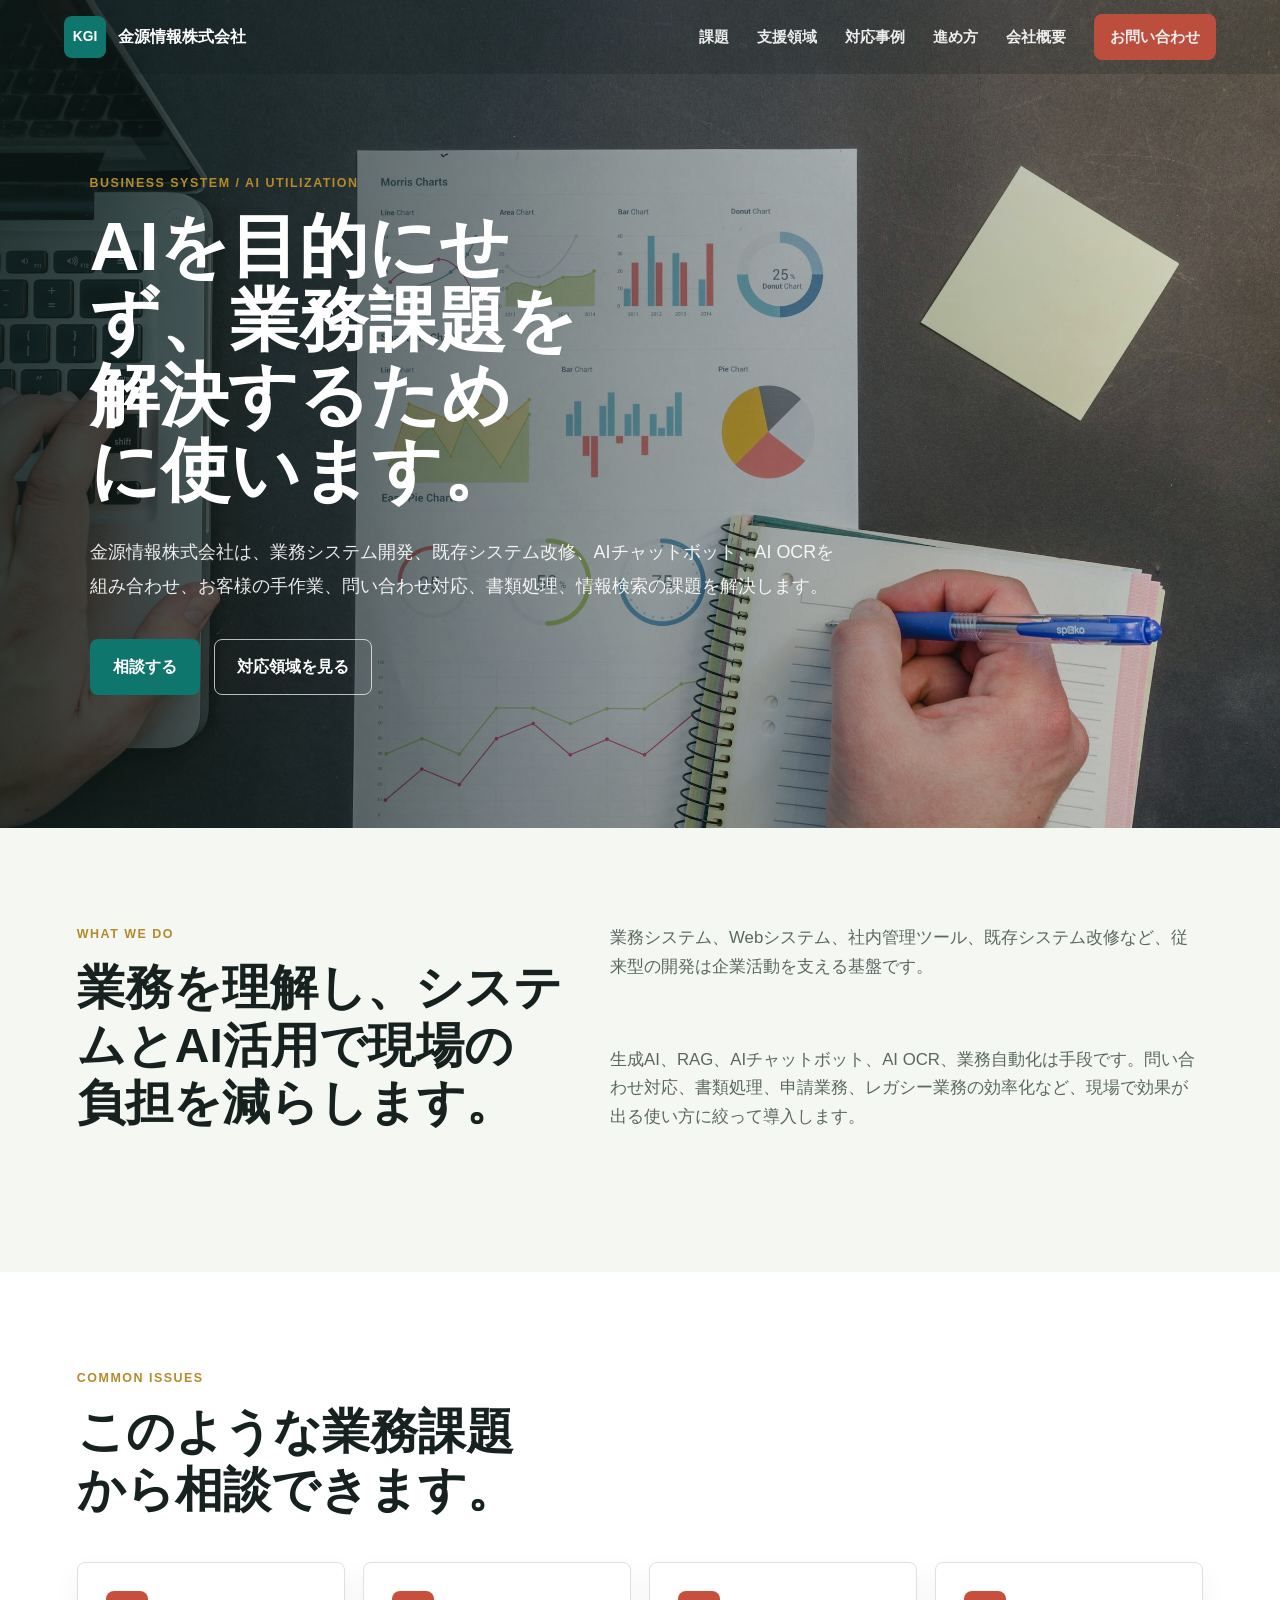
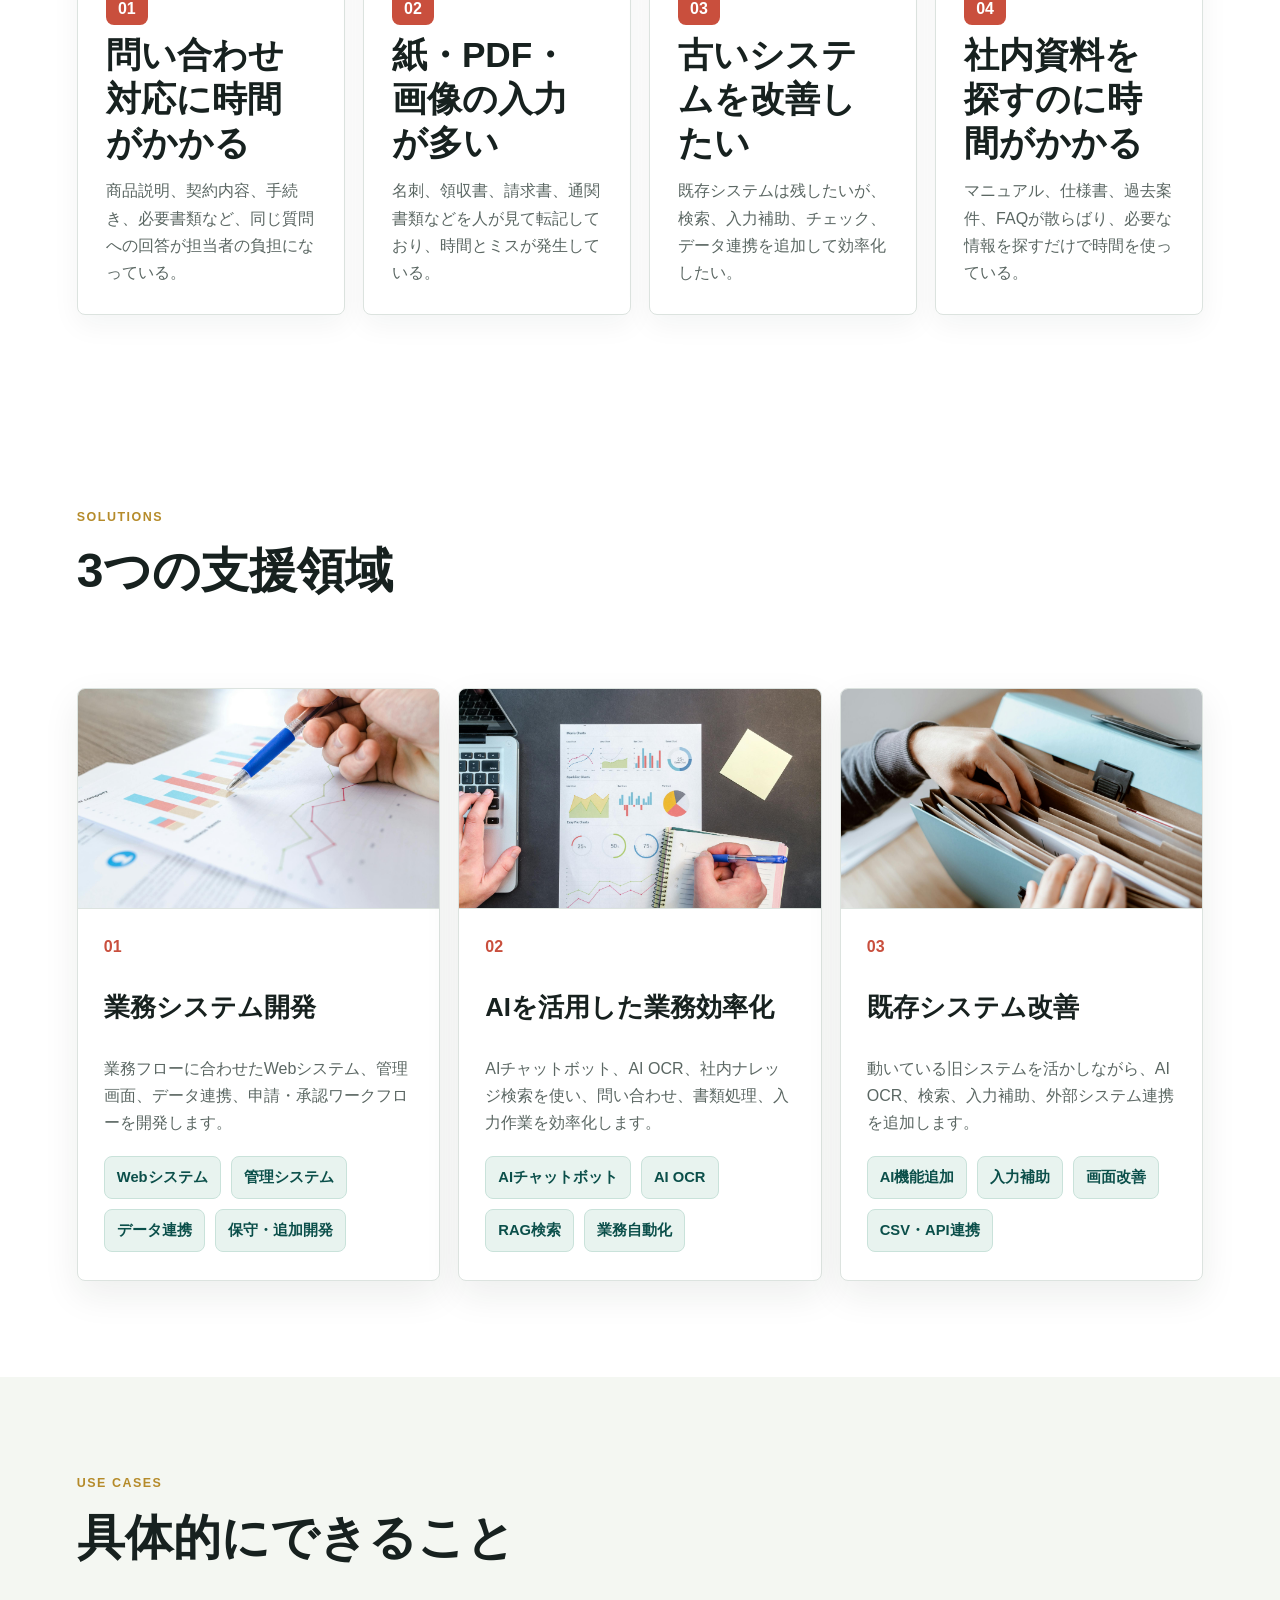
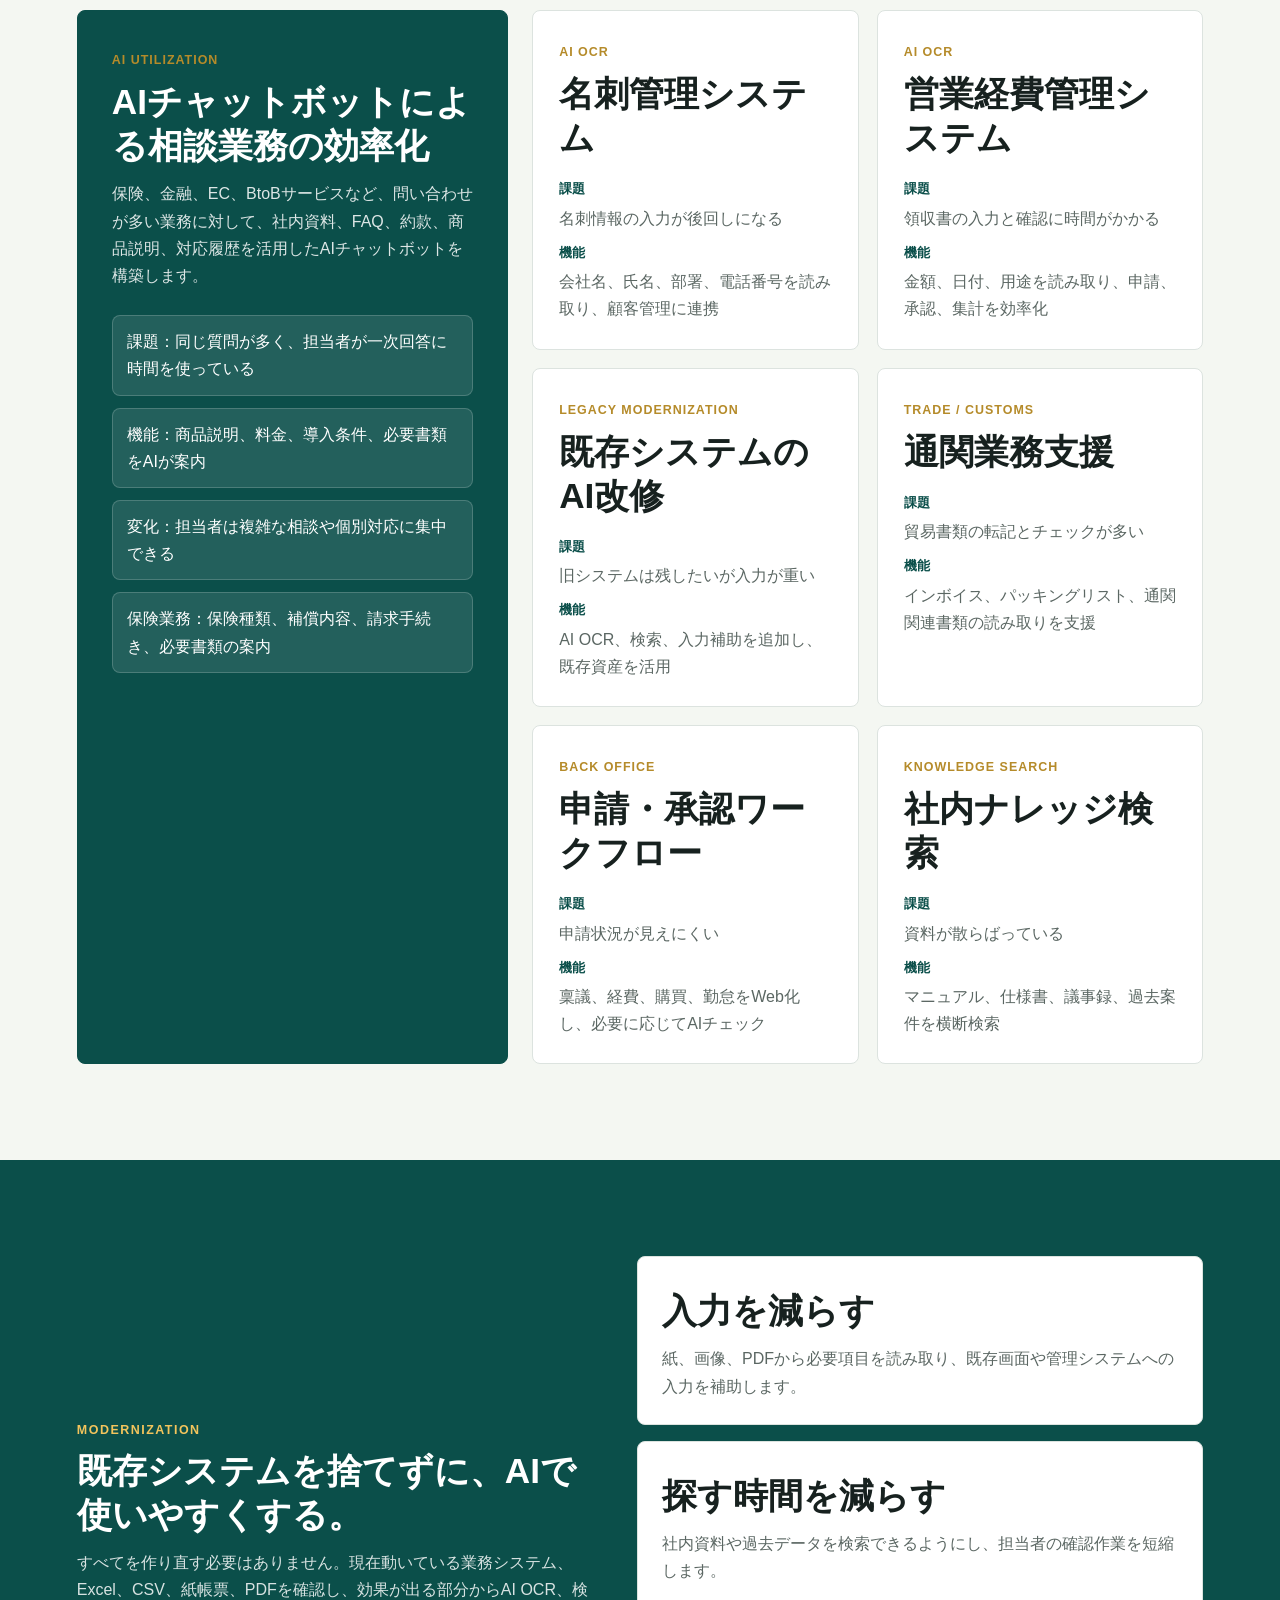
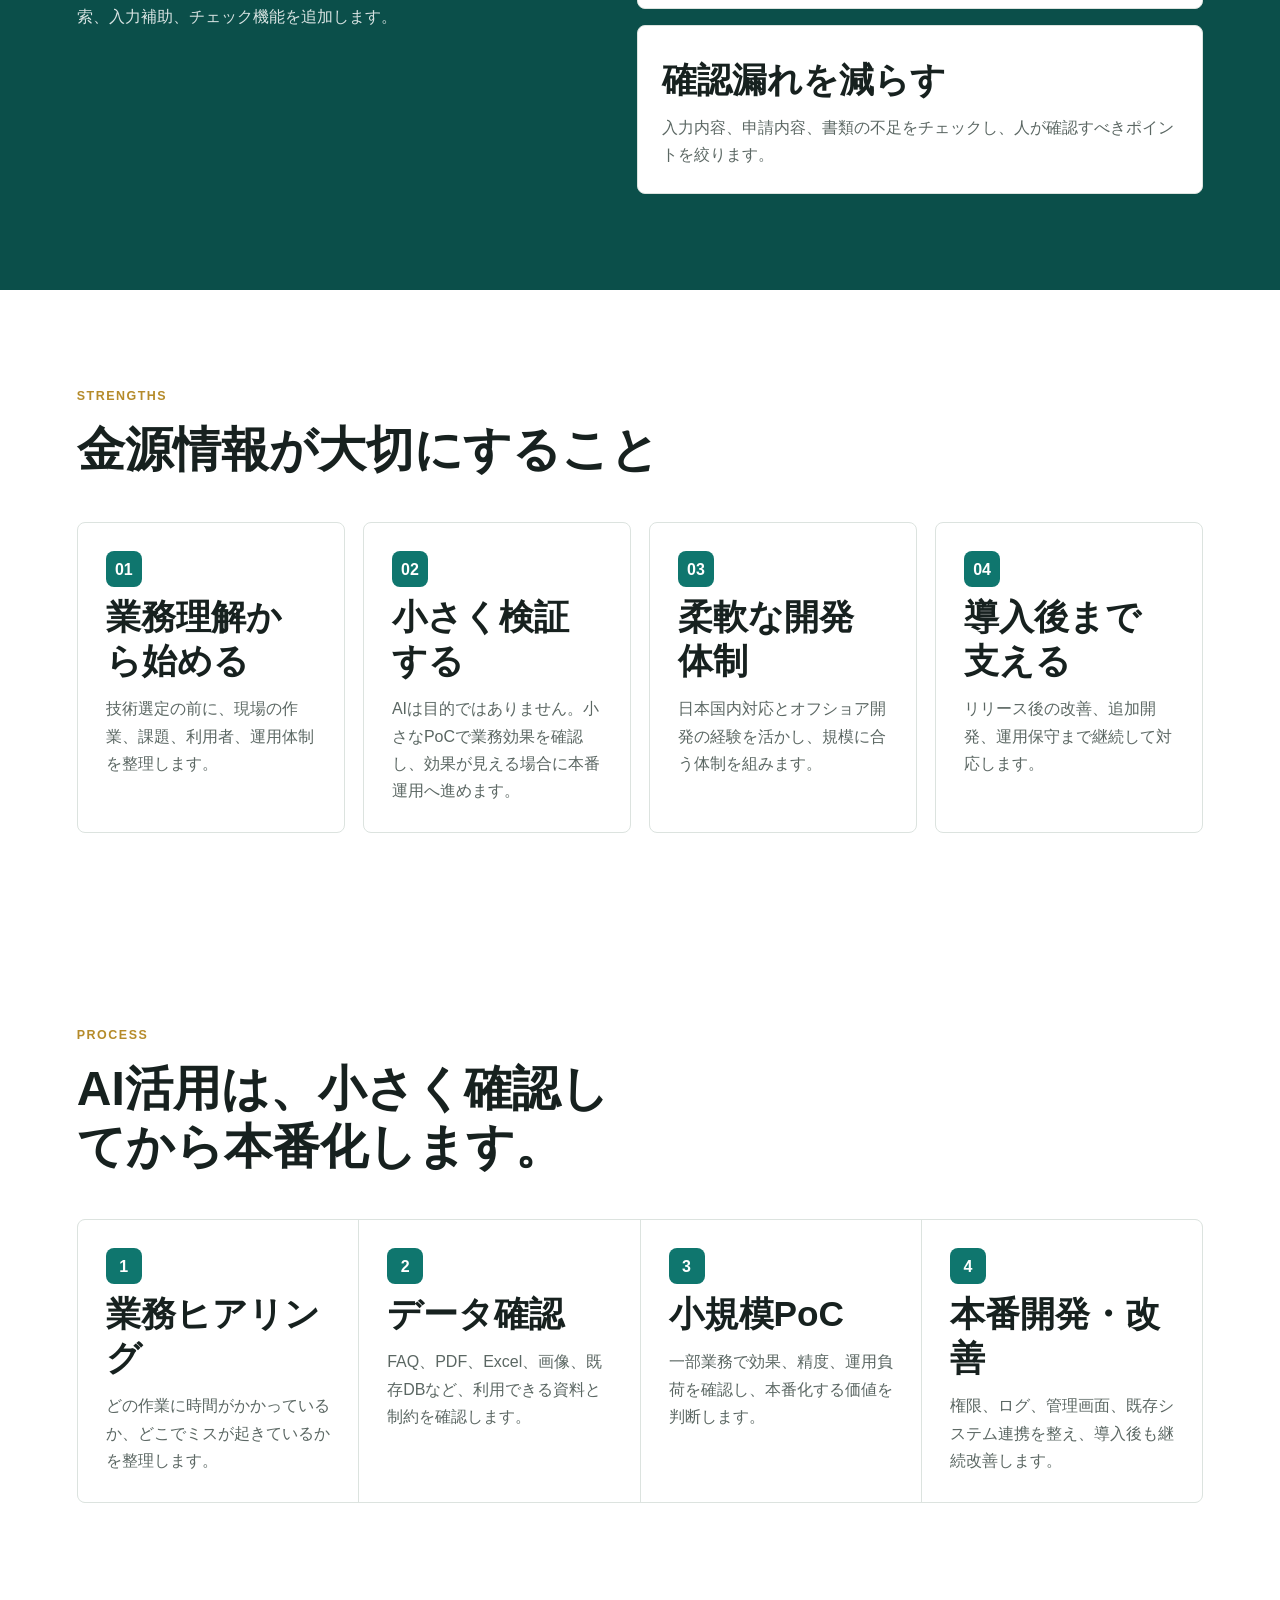
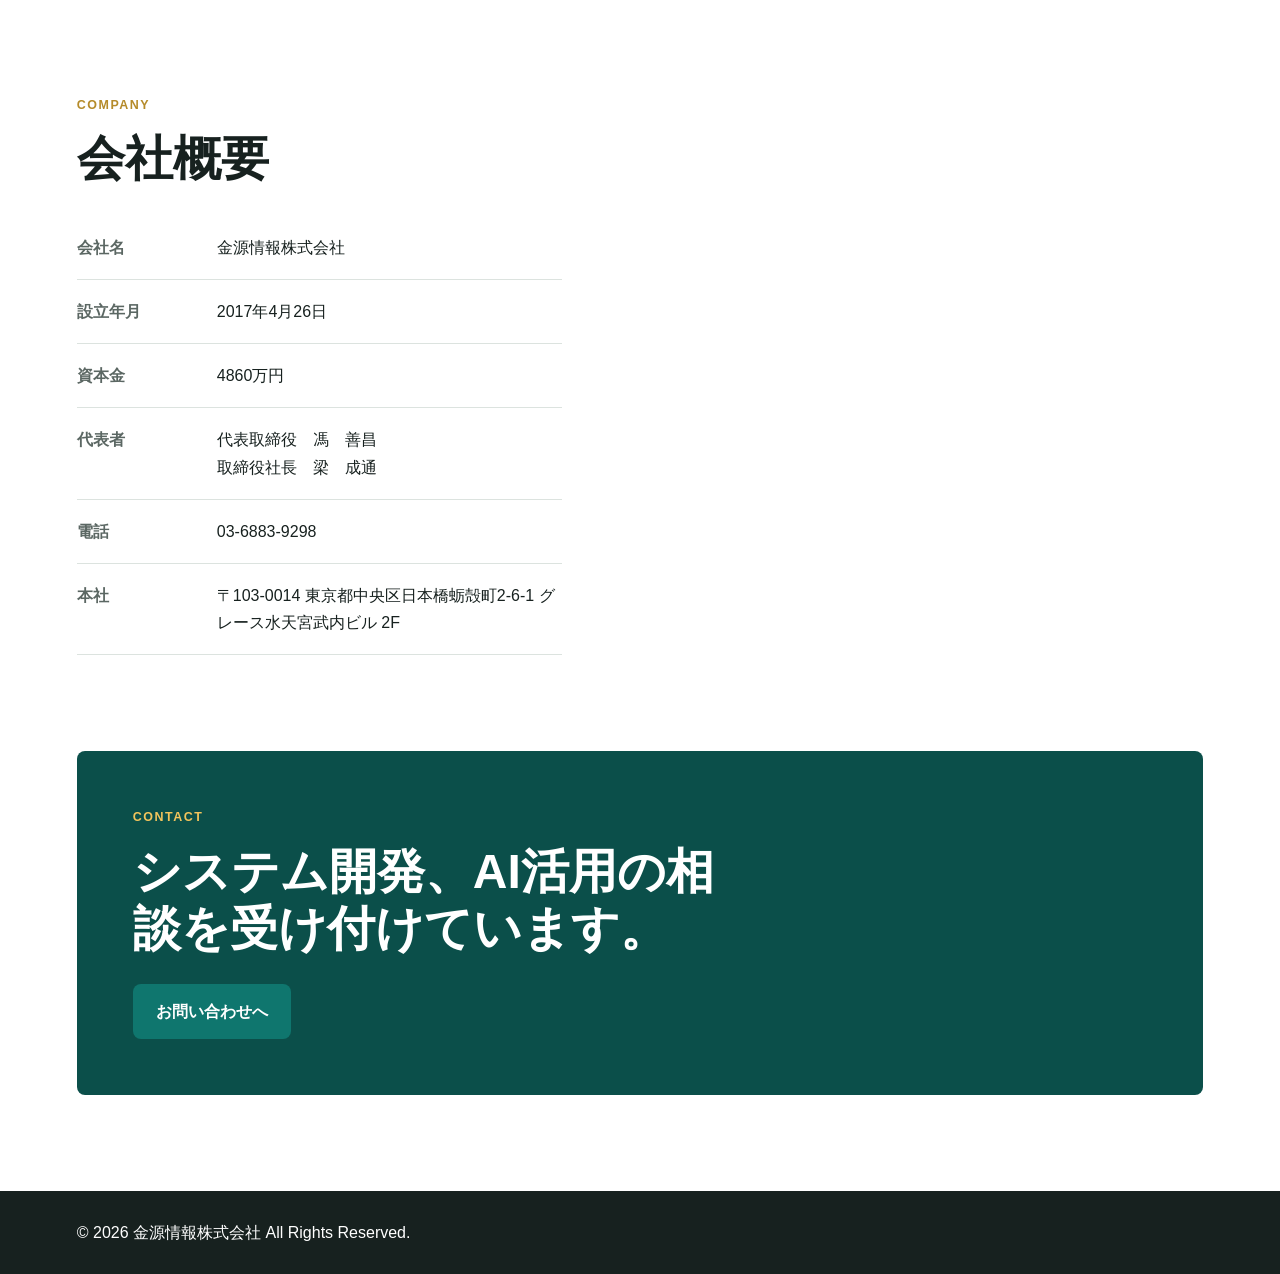
==== index.html @ f9054f72 "Initial GitHub Pages website" ====
<!doctype html>
<html lang="ja">
<head>
  <meta charset="utf-8">
  <meta name="viewport" content="width=device-width, initial-scale=1">
  <title>金源情報株式会社 | システム開発・AI活用支援</title>
  <meta name="description" content="金源情報株式会社は、業務システム開発、Webシステム開発、既存システム改修、生成AI活用、AI OCR、業務自動化を通じて、お客様の業務課題を解決します。">
  <link rel="stylesheet" href="css/style.css">
</head>
<body>
  <header class="site-header" data-header>
    <a class="brand" href="index.html" aria-label="金源情報株式会社 ホーム">
      <span class="brand-mark">KGI</span>
      <span class="brand-name">金源情報株式会社</span>
    </a>
    <button class="nav-toggle" type="button" aria-expanded="false" aria-controls="site-nav" data-nav-toggle>
      <span></span>
      <span></span>
      <span></span>
    </button>
    <nav class="site-nav" id="site-nav" data-nav>
      <a href="#challenges">課題</a>
      <a href="#solutions">支援領域</a>
      <a href="#use-cases">対応事例</a>
      <a href="#process">進め方</a>
      <a href="#company">会社概要</a>
      <a class="nav-contact" href="info.html">お問い合わせ</a>
    </nav>
  </header>

  <main>
    <section class="hero">
      <img class="hero-image" src="img/b2b-data-dashboard.jpg" alt="業務データとシステム改善のイメージ">
      <div class="hero-overlay"></div>
      <div class="hero-content">
        <p class="eyebrow">Business System / AI Utilization</p>
        <h1>AIを目的にせず、業務課題を解決するために使います。</h1>
        <p class="hero-lead">金源情報株式会社は、業務システム開発、既存システム改修、AIチャットボット、AI OCRを組み合わせ、お客様の手作業、問い合わせ対応、書類処理、情報検索の課題を解決します。</p>
        <div class="hero-actions">
          <a class="button primary" href="info.html">相談する</a>
          <a class="button secondary" href="#solutions">対応領域を見る</a>
        </div>
      </div>
    </section>

    <section class="intro section">
      <div class="section-heading">
        <p class="eyebrow">What We Do</p>
        <h2>業務を理解し、システムとAI活用で現場の負担を減らします。</h2>
      </div>
      <div class="intro-grid">
        <p>業務システム、Webシステム、社内管理ツール、既存システム改修など、従来型の開発は企業活動を支える基盤です。</p>
        <p>生成AI、RAG、AIチャットボット、AI OCR、業務自動化は手段です。問い合わせ対応、書類処理、申請業務、レガシー業務の効率化など、現場で効果が出る使い方に絞って導入します。</p>
      </div>
    </section>

    <section class="challenges section" id="challenges">
      <div class="section-heading">
        <p class="eyebrow">Common Issues</p>
        <h2>このような業務課題から相談できます。</h2>
      </div>
      <div class="challenge-grid">
        <article>
          <span>01</span>
          <h3>問い合わせ対応に時間がかかる</h3>
          <p>商品説明、契約内容、手続き、必要書類など、同じ質問への回答が担当者の負担になっている。</p>
        </article>
        <article>
          <span>02</span>
          <h3>紙・PDF・画像の入力が多い</h3>
          <p>名刺、領収書、請求書、通関書類などを人が見て転記しており、時間とミスが発生している。</p>
        </article>
        <article>
          <span>03</span>
          <h3>古いシステムを改善したい</h3>
          <p>既存システムは残したいが、検索、入力補助、チェック、データ連携を追加して効率化したい。</p>
        </article>
        <article>
          <span>04</span>
          <h3>社内資料を探すのに時間がかかる</h3>
          <p>マニュアル、仕様書、過去案件、FAQが散らばり、必要な情報を探すだけで時間を使っている。</p>
        </article>
      </div>
    </section>

    <section class="solutions section" id="solutions">
      <div class="section-heading">
        <p class="eyebrow">Solutions</p>
        <h2>3つの支援領域</h2>
      </div>

      <div class="support-grid">
        <article class="support-card">
          <img src="img/b2b-business-charts.jpg" alt="業務システム開発と業務分析">
          <span class="solution-number">01</span>
          <h3>業務システム開発</h3>
          <p>業務フローに合わせたWebシステム、管理画面、データ連携、申請・承認ワークフローを開発します。</p>
          <div class="service-list">
            <span>Webシステム</span>
            <span>管理システム</span>
            <span>データ連携</span>
            <span>保守・追加開発</span>
          </div>
        </article>

        <article class="support-card">
          <img src="img/b2b-data-dashboard.jpg" alt="AIを活用した問い合わせ対応とデータ活用">
          <span class="solution-number">02</span>
          <h3>AIを活用した業務効率化</h3>
          <p>AIチャットボット、AI OCR、社内ナレッジ検索を使い、問い合わせ、書類処理、入力作業を効率化します。</p>
          <div class="service-list">
            <span>AIチャットボット</span>
            <span>AI OCR</span>
            <span>RAG検索</span>
            <span>業務自動化</span>
          </div>
        </article>

        <article class="support-card">
          <img src="img/b2b-laptop-workflow.jpg" alt="紙書類と既存業務の改善">
          <span class="solution-number">03</span>
          <h3>既存システム改善</h3>
          <p>動いている旧システムを活かしながら、AI OCR、検索、入力補助、外部システム連携を追加します。</p>
          <div class="service-list">
            <span>AI機能追加</span>
            <span>入力補助</span>
            <span>画面改善</span>
            <span>CSV・API連携</span>
          </div>
        </article>
      </div>
    </section>

    <section class="use-cases section" id="use-cases">
      <div class="section-heading">
        <p class="eyebrow">Use Cases</p>
        <h2>具体的にできること</h2>
      </div>
      <div class="case-layout">
        <article class="case-feature">
          <span class="case-label">AI Utilization</span>
          <h3>AIチャットボットによる相談業務の効率化</h3>
          <p>保険、金融、EC、BtoBサービスなど、問い合わせが多い業務に対して、社内資料、FAQ、約款、商品説明、対応履歴を活用したAIチャットボットを構築します。</p>
          <ul>
            <li>課題：同じ質問が多く、担当者が一次回答に時間を使っている</li>
            <li>機能：商品説明、料金、導入条件、必要書類をAIが案内</li>
            <li>変化：担当者は複雑な相談や個別対応に集中できる</li>
            <li>保険業務：保険種類、補償内容、請求手続き、必要書類の案内</li>
          </ul>
        </article>
        <div class="case-grid">
          <article>
            <span>AI OCR</span>
            <h3>名刺管理システム</h3>
            <ul class="case-points">
              <li><strong>課題</strong>名刺情報の入力が後回しになる</li>
              <li><strong>機能</strong>会社名、氏名、部署、電話番号を読み取り、顧客管理に連携</li>
            </ul>
          </article>
          <article>
            <span>AI OCR</span>
            <h3>営業経費管理システム</h3>
            <ul class="case-points">
              <li><strong>課題</strong>領収書の入力と確認に時間がかかる</li>
              <li><strong>機能</strong>金額、日付、用途を読み取り、申請、承認、集計を効率化</li>
            </ul>
          </article>
          <article>
            <span>Legacy Modernization</span>
            <h3>既存システムのAI改修</h3>
            <ul class="case-points">
              <li><strong>課題</strong>旧システムは残したいが入力が重い</li>
              <li><strong>機能</strong>AI OCR、検索、入力補助を追加し、既存資産を活用</li>
            </ul>
          </article>
          <article>
            <span>Trade / Customs</span>
            <h3>通関業務支援</h3>
            <ul class="case-points">
              <li><strong>課題</strong>貿易書類の転記とチェックが多い</li>
              <li><strong>機能</strong>インボイス、パッキングリスト、通関関連書類の読み取りを支援</li>
            </ul>
          </article>
          <article>
            <span>Back Office</span>
            <h3>申請・承認ワークフロー</h3>
            <ul class="case-points">
              <li><strong>課題</strong>申請状況が見えにくい</li>
              <li><strong>機能</strong>稟議、経費、購買、勤怠をWeb化し、必要に応じてAIチェック</li>
            </ul>
          </article>
          <article>
            <span>Knowledge Search</span>
            <h3>社内ナレッジ検索</h3>
            <ul class="case-points">
              <li><strong>課題</strong>資料が散らばっている</li>
              <li><strong>機能</strong>マニュアル、仕様書、議事録、過去案件を横断検索</li>
            </ul>
          </article>
        </div>
      </div>
    </section>

    <section class="legacy section">
      <div class="legacy-copy">
        <p class="eyebrow">Modernization</p>
        <h2>既存システムを捨てずに、AIで使いやすくする。</h2>
        <p>すべてを作り直す必要はありません。現在動いている業務システム、Excel、CSV、紙帳票、PDFを確認し、効果が出る部分からAI OCR、検索、入力補助、チェック機能を追加します。</p>
      </div>
      <div class="legacy-points">
        <div>
          <h3>入力を減らす</h3>
          <p>紙、画像、PDFから必要項目を読み取り、既存画面や管理システムへの入力を補助します。</p>
        </div>
        <div>
          <h3>探す時間を減らす</h3>
          <p>社内資料や過去データを検索できるようにし、担当者の確認作業を短縮します。</p>
        </div>
        <div>
          <h3>確認漏れを減らす</h3>
          <p>入力内容、申請内容、書類の不足をチェックし、人が確認すべきポイントを絞ります。</p>
        </div>
      </div>
    </section>

    <section class="strengths section" id="strengths">
      <div class="section-heading">
        <p class="eyebrow">Strengths</p>
        <h2>金源情報が大切にすること</h2>
      </div>
      <div class="strength-grid">
        <article>
          <span>01</span>
          <h3>業務理解から始める</h3>
          <p>技術選定の前に、現場の作業、課題、利用者、運用体制を整理します。</p>
        </article>
        <article>
          <span>02</span>
          <h3>小さく検証する</h3>
          <p>AIは目的ではありません。小さなPoCで業務効果を確認し、効果が見える場合に本番運用へ進めます。</p>
        </article>
        <article>
          <span>03</span>
          <h3>柔軟な開発体制</h3>
          <p>日本国内対応とオフショア開発の経験を活かし、規模に合う体制を組みます。</p>
        </article>
        <article>
          <span>04</span>
          <h3>導入後まで支える</h3>
          <p>リリース後の改善、追加開発、運用保守まで継続して対応します。</p>
        </article>
      </div>
    </section>

    <section class="process section" id="process">
      <div class="section-heading">
        <p class="eyebrow">Process</p>
        <h2>AI活用は、小さく確認してから本番化します。</h2>
      </div>
      <div class="process-list">
        <div>
          <span>1</span>
          <h3>業務ヒアリング</h3>
          <p>どの作業に時間がかかっているか、どこでミスが起きているかを整理します。</p>
        </div>
        <div>
          <span>2</span>
          <h3>データ確認</h3>
          <p>FAQ、PDF、Excel、画像、既存DBなど、利用できる資料と制約を確認します。</p>
        </div>
        <div>
          <span>3</span>
          <h3>小規模PoC</h3>
          <p>一部業務で効果、精度、運用負荷を確認し、本番化する価値を判断します。</p>
        </div>
        <div>
          <span>4</span>
          <h3>本番開発・改善</h3>
          <p>権限、ログ、管理画面、既存システム連携を整え、導入後も継続改善します。</p>
        </div>
      </div>
    </section>

    <section class="company section" id="company">
      <div class="company-copy">
        <p class="eyebrow">Company</p>
        <h2>会社概要</h2>
        <dl>
          <div>
            <dt>会社名</dt>
            <dd>金源情報株式会社</dd>
          </div>
          <div>
            <dt>設立年月</dt>
            <dd>2017年4月26日</dd>
          </div>
          <div>
            <dt>資本金</dt>
            <dd>4860万円</dd>
          </div>
          <div>
            <dt>代表者</dt>
            <dd>代表取締役　馮　善昌<br>取締役社長　梁　成通</dd>
          </div>
          <div>
            <dt>電話</dt>
            <dd><a href="tel:0368839298">03-6883-9298</a></dd>
          </div>
          <div>
            <dt>本社</dt>
            <dd>〒103-0014 東京都中央区日本橋蛎殻町2-6-1 グレース水天宮武内ビル 2F</dd>
          </div>
        </dl>
      </div>
      <div class="company-map" aria-label="本社所在地">
        <iframe src="https://www.google.com/maps/embed?pb=!1m18!1m12!1m3!1d3240.737347204218!2d139.78343261525893!3d35.68346878019379!2m3!1f0!2f0!3f0!3m2!1i1024!2i768!4f13.1!3m3!1m2!1s0x601889450aade5d5%3A0xcb2e7c6d103ae4b3!2z44CSMTAzLTAwMTQg5p2x5Lqs6YO95Lit5aSu5Yy65pel5pys5qmL6JuO5q6755S677yS5LiB55uu77yW4oiS77yR!5e0!3m2!1sja!2sjp!4v1539350665390" loading="lazy" allowfullscreen referrerpolicy="no-referrer-when-downgrade"></iframe>
      </div>
    </section>

    <section class="cta">
      <p class="eyebrow">Contact</p>
      <h2>システム開発、AI活用の相談を受け付けています。</h2>
      <a class="button primary" href="info.html">お問い合わせへ</a>
    </section>
  </main>

  <footer class="site-footer">
    <p>© 2026 金源情報株式会社 All Rights Reserved.</p>
  </footer>

  <script src="js/main.js"></script>
</body>
</html>
---- css/style.css ----
:root {
  --ink: #17211f;
  --muted: #5b6763;
  --line: #dce3df;
  --paper: #ffffff;
  --soft: #f4f7f2;
  --teal: #0f766e;
  --teal-dark: #0b4f4a;
  --coral: #c94f3d;
  --gold: #b58b2a;
  --shadow: 0 18px 45px rgba(23, 33, 31, 0.12);
}

* {
  box-sizing: border-box;
}

html {
  scroll-behavior: smooth;
}

body {
  margin: 0;
  color: var(--ink);
  background: var(--paper);
  font-family: -apple-system, BlinkMacSystemFont, "Hiragino Kaku Gothic ProN", "Yu Gothic", "Meiryo", sans-serif;
  line-height: 1.7;
}

img {
  display: block;
  max-width: 100%;
}

a {
  color: inherit;
  text-decoration: none;
}

:focus-visible {
  outline: 3px solid rgba(201, 79, 61, 0.72);
  outline-offset: 4px;
}

.site-header {
  position: fixed;
  z-index: 20;
  top: 0;
  left: 0;
  right: 0;
  display: flex;
  align-items: center;
  justify-content: space-between;
  min-height: 72px;
  padding: 14px clamp(20px, 5vw, 72px);
  color: #fff;
  background: rgba(16, 28, 26, 0.2);
  transition: background 0.2s ease, box-shadow 0.2s ease, color 0.2s ease;
}

.site-header.solid,
.site-header.is-scrolled,
.site-header.is-open {
  color: var(--ink);
  background: rgba(255, 255, 255, 0.96);
  box-shadow: 0 1px 0 var(--line);
}

.brand {
  display: flex;
  align-items: center;
  gap: 12px;
  font-weight: 700;
  letter-spacing: 0;
}

.brand-mark {
  display: grid;
  width: 42px;
  height: 42px;
  place-items: center;
  color: #fff;
  background: var(--teal);
  border-radius: 8px;
  font-size: 0.86rem;
}

.brand-name {
  white-space: nowrap;
}

.site-nav {
  display: flex;
  align-items: center;
  gap: 28px;
  font-size: 0.94rem;
  font-weight: 600;
}

.site-nav a {
  opacity: 0.9;
}

.site-nav a:hover {
  opacity: 1;
  color: var(--teal);
}

.nav-contact {
  padding: 10px 16px;
  color: #fff;
  background: var(--coral);
  border-radius: 8px;
}

.site-nav .nav-contact:hover {
  color: #fff;
}

.nav-toggle {
  display: none;
  width: 42px;
  height: 42px;
  padding: 9px;
  border: 1px solid currentColor;
  border-radius: 8px;
  color: inherit;
  background: transparent;
}

.nav-toggle span {
  display: block;
  height: 2px;
  margin: 5px 0;
  background: currentColor;
}

.hero {
  position: relative;
  min-height: 92vh;
  display: grid;
  align-items: center;
  overflow: hidden;
  padding: 120px clamp(20px, 7vw, 96px) 80px;
  color: #fff;
}

.hero-image,
.hero-overlay {
  position: absolute;
  inset: 0;
}

.hero-image {
  width: 100%;
  height: 100%;
  object-fit: cover;
}

.hero-overlay {
  background: linear-gradient(90deg, rgba(12, 25, 22, 0.84), rgba(12, 25, 22, 0.42), rgba(12, 25, 22, 0.16));
}

.hero-content {
  position: relative;
  max-width: 940px;
}

.eyebrow {
  margin: 0 0 14px;
  color: var(--gold);
  font-size: 0.78rem;
  font-weight: 800;
  letter-spacing: 0.12em;
  text-transform: uppercase;
}

.hero h1,
.contact-hero h1 {
  margin: 0;
  max-width: 14ch;
  font-size: clamp(2.35rem, 5.4vw, 4.65rem);
  line-height: 1.08;
  letter-spacing: 0;
  text-wrap: balance;
}

.hero-lead {
  max-width: 760px;
  margin: 28px 0 0;
  color: rgba(255, 255, 255, 0.9);
  font-size: 1.12rem;
  line-height: 1.9;
}

.hero-actions {
  display: flex;
  flex-wrap: wrap;
  gap: 14px;
  margin-top: 36px;
}

.button {
  display: inline-flex;
  align-items: center;
  justify-content: center;
  min-height: 48px;
  padding: 13px 22px;
  border: 1px solid transparent;
  border-radius: 8px;
  font-weight: 800;
  letter-spacing: 0;
  cursor: pointer;
}

.button.primary {
  color: #fff;
  background: var(--teal);
}

.button.secondary {
  color: #fff;
  border-color: rgba(255, 255, 255, 0.7);
}

.button:hover {
  transform: translateY(-1px);
}

.section {
  padding: 96px clamp(20px, 6vw, 88px);
}

.section-heading {
  max-width: 760px;
  margin-bottom: 44px;
}

.section-heading h2,
.cta h2,
.company-copy h2,
.contact-info h2 {
  margin: 0;
  font-size: clamp(1.8rem, 4vw, 3rem);
  line-height: 1.2;
  letter-spacing: 0;
  text-wrap: balance;
}

.intro {
  display: grid;
  grid-template-columns: minmax(0, 0.9fr) minmax(0, 1.1fr);
  gap: 48px;
  background: var(--soft);
}

.intro-grid {
  display: grid;
  gap: 20px;
  color: var(--muted);
  font-size: 1.05rem;
}

.intro-grid p {
  margin: 0;
}

.solutions {
  display: grid;
  gap: 44px;
}

.solution-block,
.legacy {
  display: grid;
  grid-template-columns: minmax(0, 0.95fr) minmax(0, 1.05fr);
  gap: 48px;
  align-items: center;
}

.solution-block.reverse .solution-media {
  order: 2;
}

.solution-media img {
  width: 100%;
  aspect-ratio: 16 / 10;
  object-fit: cover;
  border-radius: 8px;
  box-shadow: var(--shadow);
}

.solution-copy {
  max-width: 640px;
}

.solution-number {
  color: var(--coral);
  font-weight: 900;
}

.challenge-grid,
.support-grid {
  display: grid;
  gap: 18px;
}

.challenge-grid {
  grid-template-columns: repeat(4, minmax(0, 1fr));
}

.support-grid {
  grid-template-columns: repeat(3, minmax(0, 1fr));
}

.challenge-grid article,
.support-card,
.legacy-points div {
  border: 1px solid var(--line);
  border-radius: 8px;
  background: var(--paper);
}

.challenge-grid article {
  min-height: 260px;
  padding: 28px;
  box-shadow: 0 10px 28px rgba(23, 33, 31, 0.05);
}

.challenge-grid span {
  display: inline-grid;
  width: 42px;
  height: 34px;
  place-items: center;
  color: #fff;
  background: var(--coral);
  border-radius: 8px;
  font-weight: 900;
}

.support-card {
  overflow: hidden;
  padding: 0 26px 28px;
  box-shadow: 0 14px 36px rgba(23, 33, 31, 0.08);
}

.support-card img {
  width: calc(100% + 52px);
  max-width: none;
  height: 220px;
  margin: 0 -26px 24px;
  object-fit: cover;
  border-bottom: 1px solid var(--line);
}

.support-card .service-list {
  margin-top: 20px;
}

.support-card h3 {
  white-space: nowrap;
  font-size: clamp(1.25rem, 2vw, 1.62rem);
  line-break: strict;
}

.solution-copy h3,
.challenge-grid h3,
.legacy-copy h2,
.legacy-points h3,
.case-feature h3,
.case-grid h3,
.strength-grid h3,
.process-list h3 {
  margin: 8px 0 12px;
  font-size: clamp(1.4rem, 3vw, 2.2rem);
  line-height: 1.25;
}

.solution-copy p,
.challenge-grid p,
.support-card p,
.legacy-copy p,
.legacy-points p,
.case-feature p,
.case-grid p,
.strength-grid p,
.process-list p {
  margin: 0;
  color: var(--muted);
}

.service-list {
  display: flex;
  flex-wrap: wrap;
  gap: 10px;
  margin-top: 24px;
}

.service-list span {
  padding: 8px 12px;
  color: var(--teal-dark);
  background: #e8f3ef;
  border: 1px solid #c9e2da;
  border-radius: 8px;
  font-weight: 700;
  font-size: 0.92rem;
}

.use-cases {
  background: var(--soft);
}

.legacy {
  background: var(--teal-dark);
  color: #fff;
}

.legacy .eyebrow {
  color: #f2c45c;
}

.legacy-copy p {
  max-width: 760px;
  color: rgba(255, 255, 255, 0.84);
}

.legacy-points {
  display: grid;
  gap: 16px;
}

.legacy-points div {
  padding: 24px;
  color: var(--ink);
}

.case-layout {
  display: grid;
  grid-template-columns: minmax(0, 0.9fr) minmax(0, 1.4fr);
  gap: 24px;
  align-items: stretch;
}

.case-feature,
.case-grid article {
  border: 1px solid var(--line);
  border-radius: 8px;
  background: var(--paper);
}

.case-feature {
  min-height: 100%;
  padding: 34px;
  color: #fff;
  background: var(--teal-dark);
  border-color: var(--teal-dark);
}

.case-feature p {
  color: rgba(255, 255, 255, 0.86);
}

.case-feature ul {
  display: grid;
  gap: 12px;
  margin: 26px 0 0;
  padding: 0;
  list-style: none;
}

.case-feature li {
  padding: 12px 14px;
  background: rgba(255, 255, 255, 0.1);
  border: 1px solid rgba(255, 255, 255, 0.18);
  border-radius: 8px;
}

.case-label,
.case-grid span {
  color: var(--gold);
  font-size: 0.78rem;
  font-weight: 900;
  letter-spacing: 0.08em;
  text-transform: uppercase;
}

.case-grid {
  display: grid;
  grid-template-columns: repeat(2, minmax(0, 1fr));
  gap: 18px;
}

.case-grid article {
  min-height: 230px;
  padding: 26px;
}

.case-points {
  display: grid;
  gap: 10px;
  margin: 18px 0 0;
  padding: 0;
  list-style: none;
}

.case-points li {
  display: grid;
  gap: 4px;
  color: var(--muted);
}

.case-points strong {
  color: var(--teal-dark);
  font-size: 0.82rem;
}

.strengths,
.process {
  background: var(--paper);
}

.strength-grid {
  display: grid;
  grid-template-columns: repeat(4, minmax(0, 1fr));
  gap: 18px;
}

.strength-grid article {
  min-height: 260px;
  padding: 28px;
  background: var(--paper);
  border: 1px solid var(--line);
  border-radius: 8px;
}

.strength-grid span,
.process-list span {
  display: inline-grid;
  width: 36px;
  height: 36px;
  place-items: center;
  color: #fff;
  background: var(--teal);
  border-radius: 8px;
  font-weight: 800;
}

.process-list {
  display: grid;
  grid-template-columns: repeat(4, minmax(0, 1fr));
  gap: 1px;
  overflow: hidden;
  border: 1px solid var(--line);
  border-radius: 8px;
  background: var(--line);
}

.process-list div {
  min-height: 240px;
  padding: 28px;
  background: var(--paper);
}

.company {
  display: grid;
  grid-template-columns: minmax(0, 0.9fr) minmax(0, 1.1fr);
  gap: 48px;
  align-items: start;
}

dl {
  margin: 28px 0 0;
}

dl div {
  display: grid;
  grid-template-columns: 120px 1fr;
  gap: 20px;
  padding: 18px 0;
  border-bottom: 1px solid var(--line);
}

dt {
  color: var(--muted);
  font-weight: 800;
}

dd {
  margin: 0;
}

.company-map iframe {
  width: 100%;
  min-height: 520px;
  border: 0;
  border-radius: 8px;
}

.cta {
  margin: 0 clamp(20px, 6vw, 88px) 96px;
  padding: 56px;
  color: #fff;
  background: var(--teal-dark);
  border-radius: 8px;
}

.cta .eyebrow {
  color: #f2c45c;
}

.cta h2 {
  max-width: 820px;
  margin-bottom: 26px;
}

.site-footer {
  padding: 28px clamp(20px, 6vw, 88px);
  color: #fff;
  background: #17211f;
}

.site-footer p {
  margin: 0;
}

.contact-page {
  padding-top: 72px;
}

.contact-hero {
  display: grid;
  grid-template-columns: minmax(0, 1fr) minmax(320px, 0.72fr);
  gap: 48px;
  align-items: center;
  padding: 80px clamp(20px, 6vw, 88px);
  background: var(--soft);
}

.contact-hero p:not(.eyebrow) {
  max-width: 720px;
  color: var(--muted);
  font-size: 1.08rem;
  line-height: 1.9;
}

.contact-hero img {
  width: 100%;
  aspect-ratio: 4 / 3;
  object-fit: cover;
  border-radius: 8px;
  box-shadow: var(--shadow);
}

.contact-content {
  display: grid;
  grid-template-columns: minmax(0, 0.85fr) minmax(0, 1.15fr);
  gap: 56px;
  padding: 96px clamp(20px, 6vw, 88px);
}

.contact-info .note {
  margin-top: 24px;
  color: var(--muted);
  font-size: 0.95rem;
}

.contact-form {
  display: grid;
  gap: 18px;
  padding: 32px;
  border: 1px solid var(--line);
  border-radius: 8px;
  box-shadow: var(--shadow);
}

.contact-form label {
  display: grid;
  gap: 8px;
  font-weight: 800;
}

.contact-form input,
.contact-form select,
.contact-form textarea {
  width: 100%;
  padding: 13px 14px;
  color: var(--ink);
  border: 1px solid #c8d3cf;
  border-radius: 8px;
  font: inherit;
}

.contact-form textarea {
  resize: vertical;
}

.form-message {
  margin: 0;
  color: var(--coral);
  font-weight: 800;
}

@media (max-width: 980px) {
  .nav-toggle {
    display: block;
  }

  .site-nav {
    position: fixed;
    top: 72px;
    left: 0;
    right: 0;
    display: none;
    flex-direction: column;
    align-items: stretch;
    gap: 0;
    padding: 12px 20px 24px;
    color: var(--ink);
    background: #fff;
    border-bottom: 1px solid var(--line);
  }

  .site-nav.is-open {
    display: flex;
  }

  .site-nav a {
    padding: 14px 0;
  }

  .nav-contact {
    margin-top: 8px;
    text-align: center;
  }

  .intro,
  .solution-block,
  .legacy,
  .case-layout,
  .company,
  .contact-hero,
  .contact-content {
    grid-template-columns: 1fr;
  }

  .solution-block.reverse .solution-media {
    order: 0;
  }

  .strength-grid,
  .challenge-grid,
  .support-grid,
  .case-grid,
  .process-list {
    grid-template-columns: repeat(2, minmax(0, 1fr));
  }

  .support-grid {
    grid-template-columns: 1fr;
  }

  .support-card h3 {
    white-space: normal;
  }
}

@media (max-width: 640px) {
  .site-header {
    min-height: 66px;
    padding: 12px 16px;
  }

  .brand-name {
    font-size: 0.92rem;
  }

  .hero {
    min-height: 88vh;
    padding: 108px 20px 64px;
  }

  .hero-overlay {
    background: linear-gradient(90deg, rgba(12, 25, 22, 0.9), rgba(12, 25, 22, 0.66));
  }

  .hero h1,
  .contact-hero h1 {
    max-width: 100%;
    font-size: clamp(2.05rem, 9.5vw, 2.65rem);
    line-height: 1.16;
  }

  .hero-lead,
  .contact-hero p:not(.eyebrow) {
    font-size: 1rem;
    line-height: 1.85;
  }

  .hero-actions,
  .button {
    width: 100%;
  }

  .section {
    padding: 72px 20px;
  }

  .strength-grid,
  .challenge-grid,
  .support-grid,
  .case-grid,
  .process-list {
    grid-template-columns: 1fr;
  }

  .strength-grid article,
  .process-list div {
    min-height: auto;
  }

  dl div {
    grid-template-columns: 1fr;
    gap: 6px;
  }

  .company-map iframe {
    min-height: 360px;
  }

  .cta {
    margin: 0 20px 72px;
    padding: 36px 24px;
  }

  .contact-hero,
  .contact-content {
    padding: 64px 20px;
  }

  .contact-form {
    padding: 22px;
  }
}

@media (prefers-reduced-motion: reduce) {
  html {
    scroll-behavior: auto;
  }

  *,
  *::before,
  *::after {
    transition-duration: 0.01ms !important;
    animation-duration: 0.01ms !important;
    animation-iteration-count: 1 !important;
  }
}
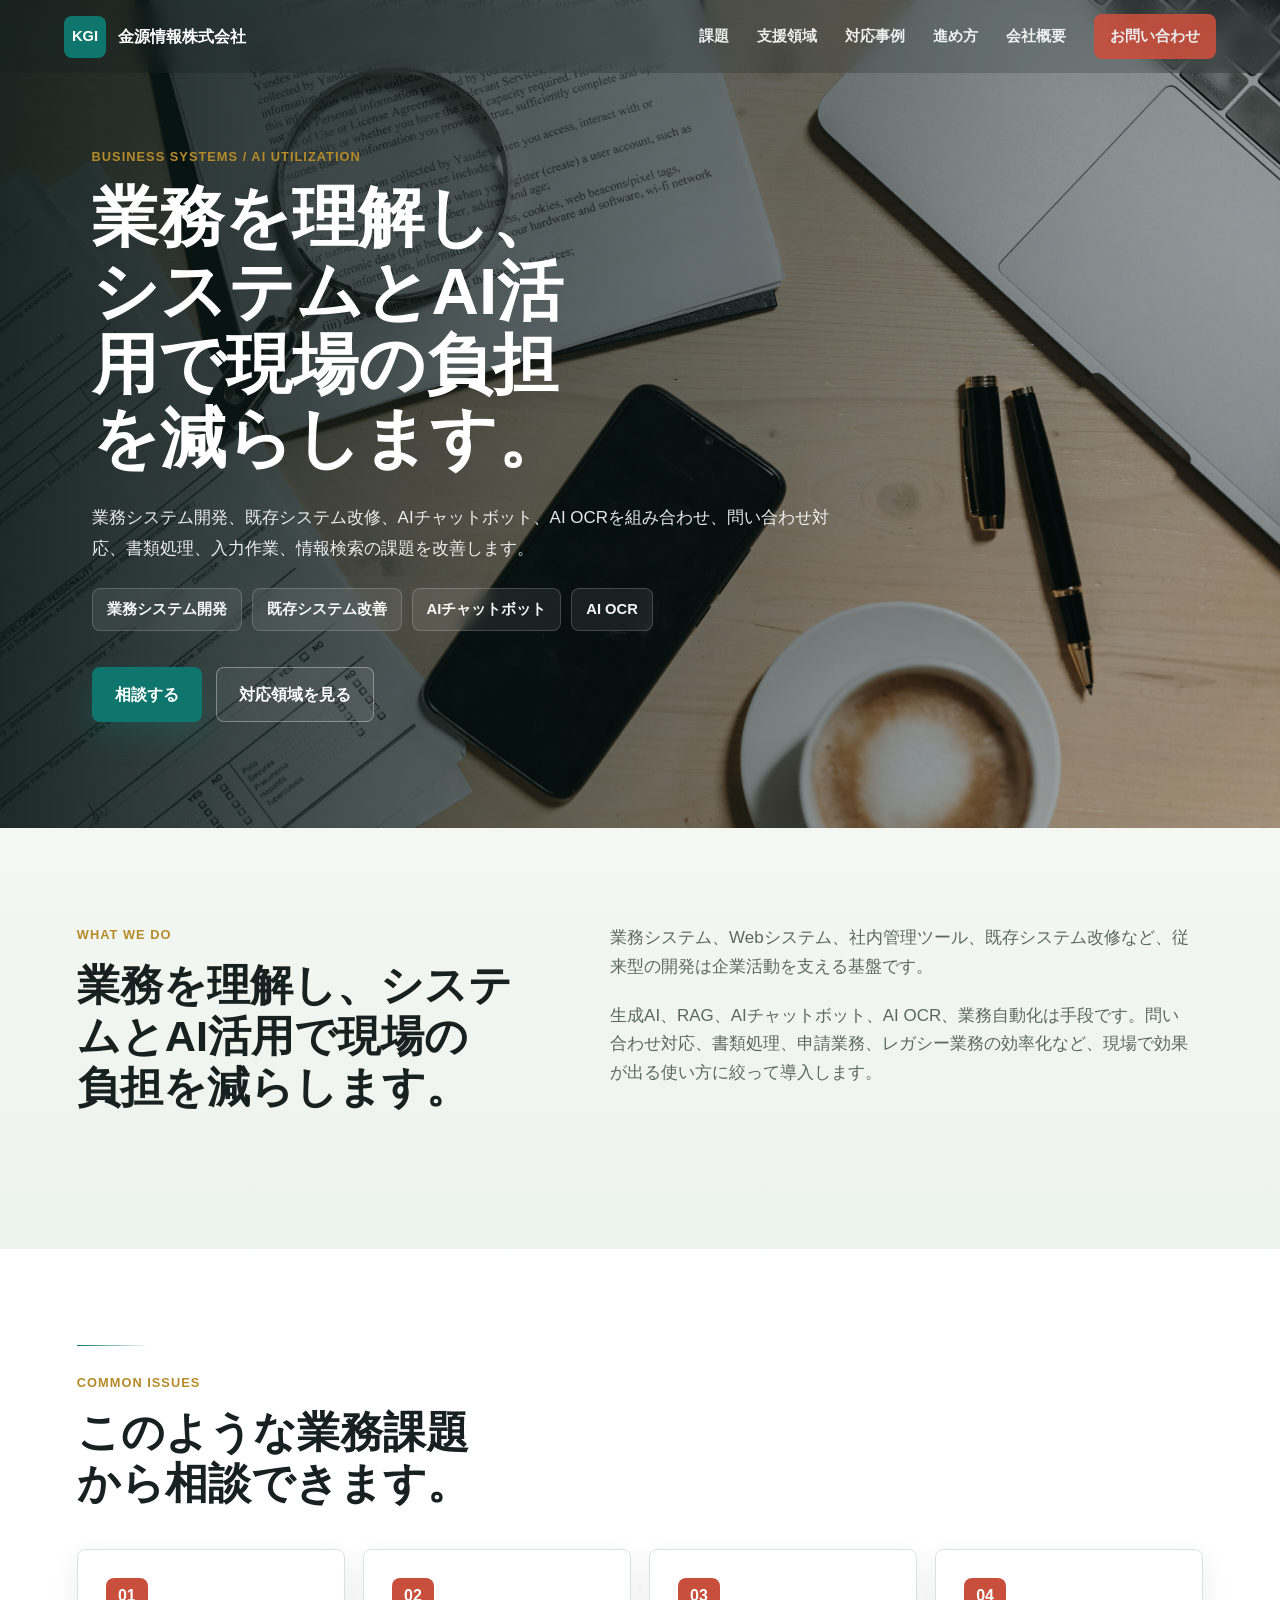
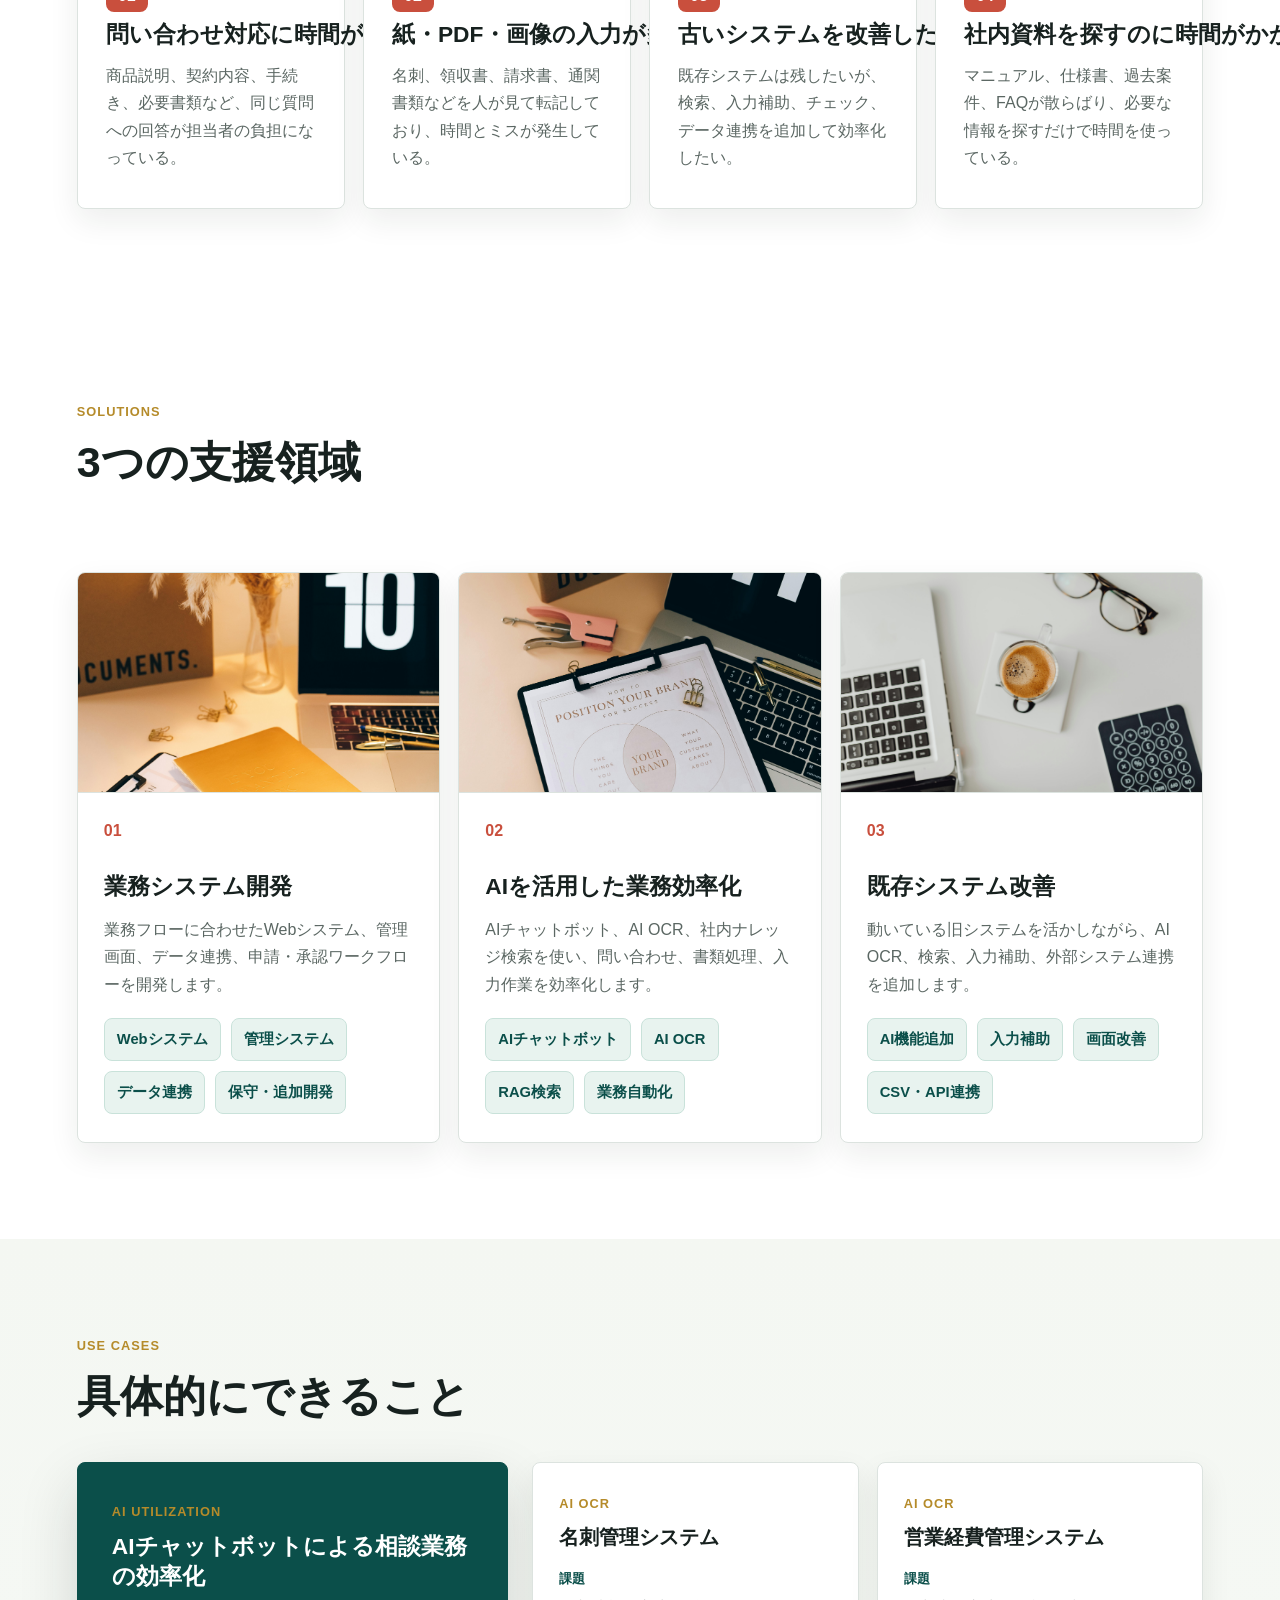
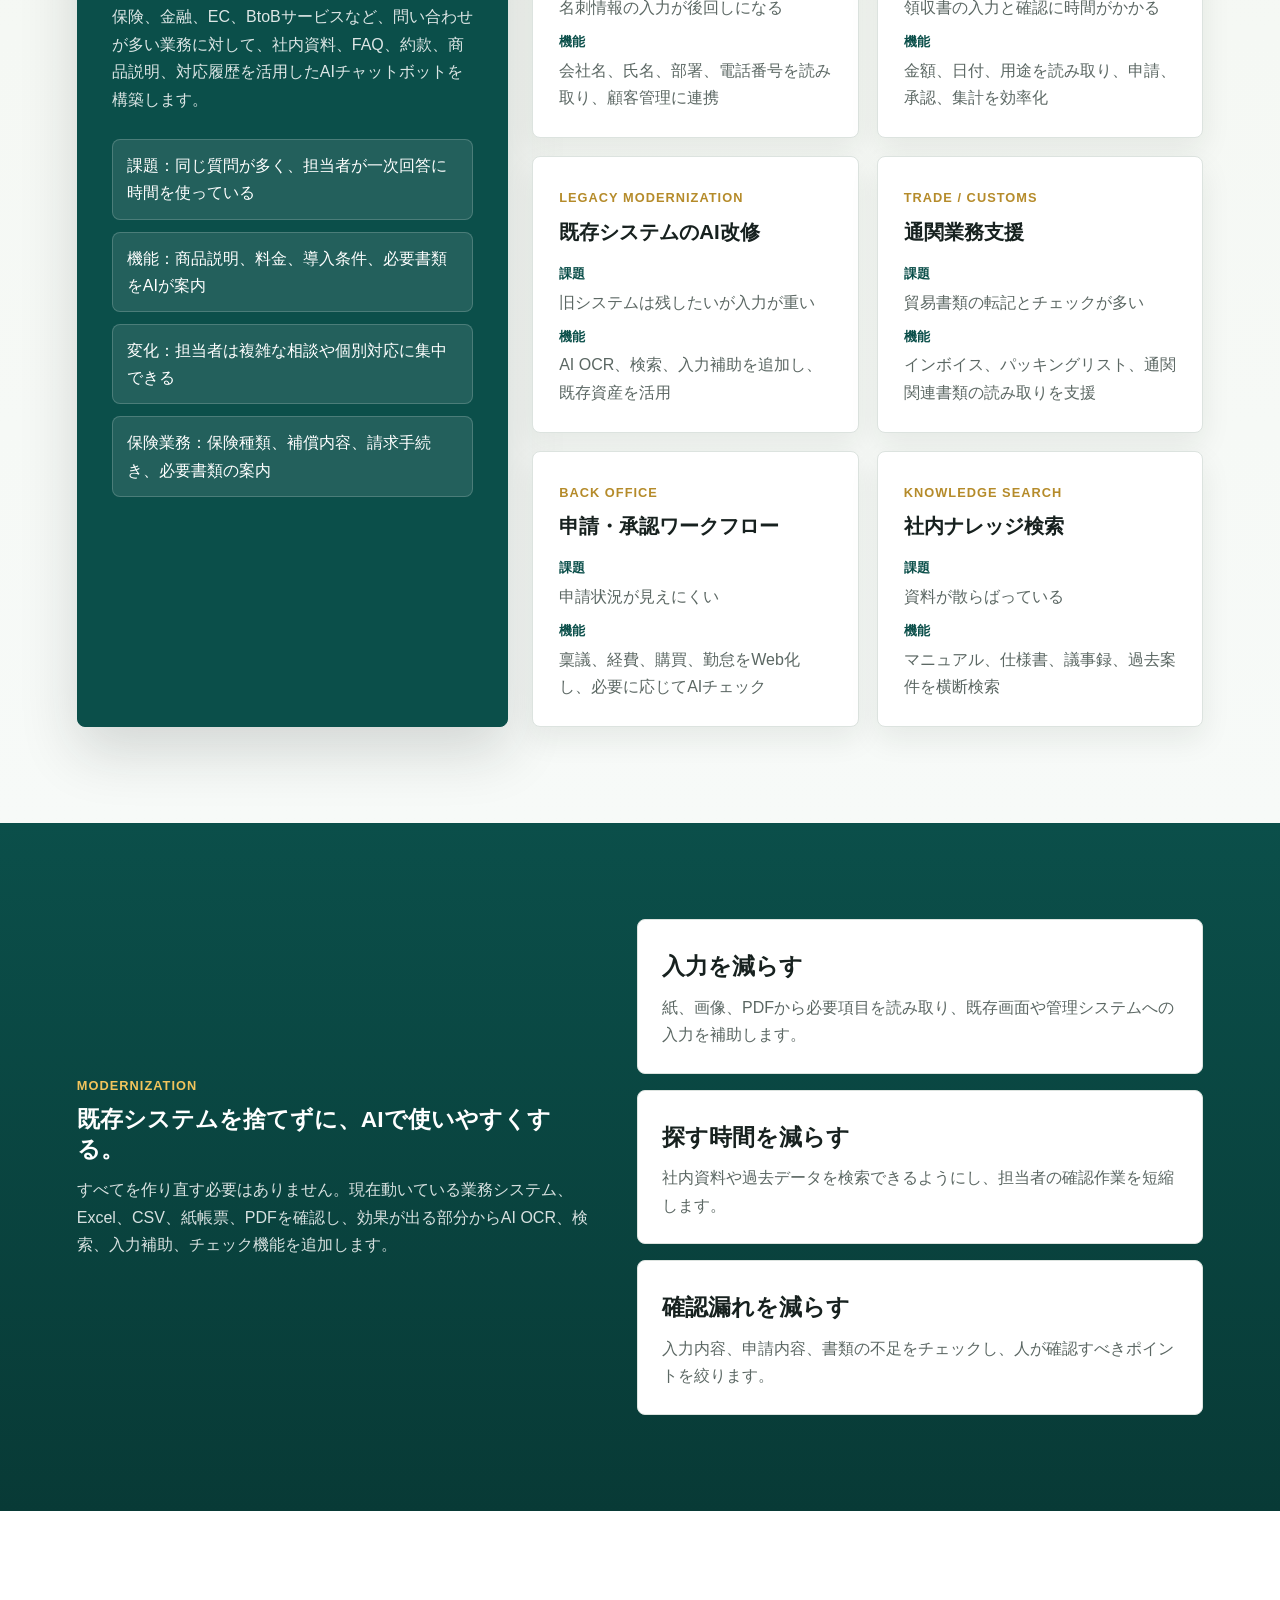
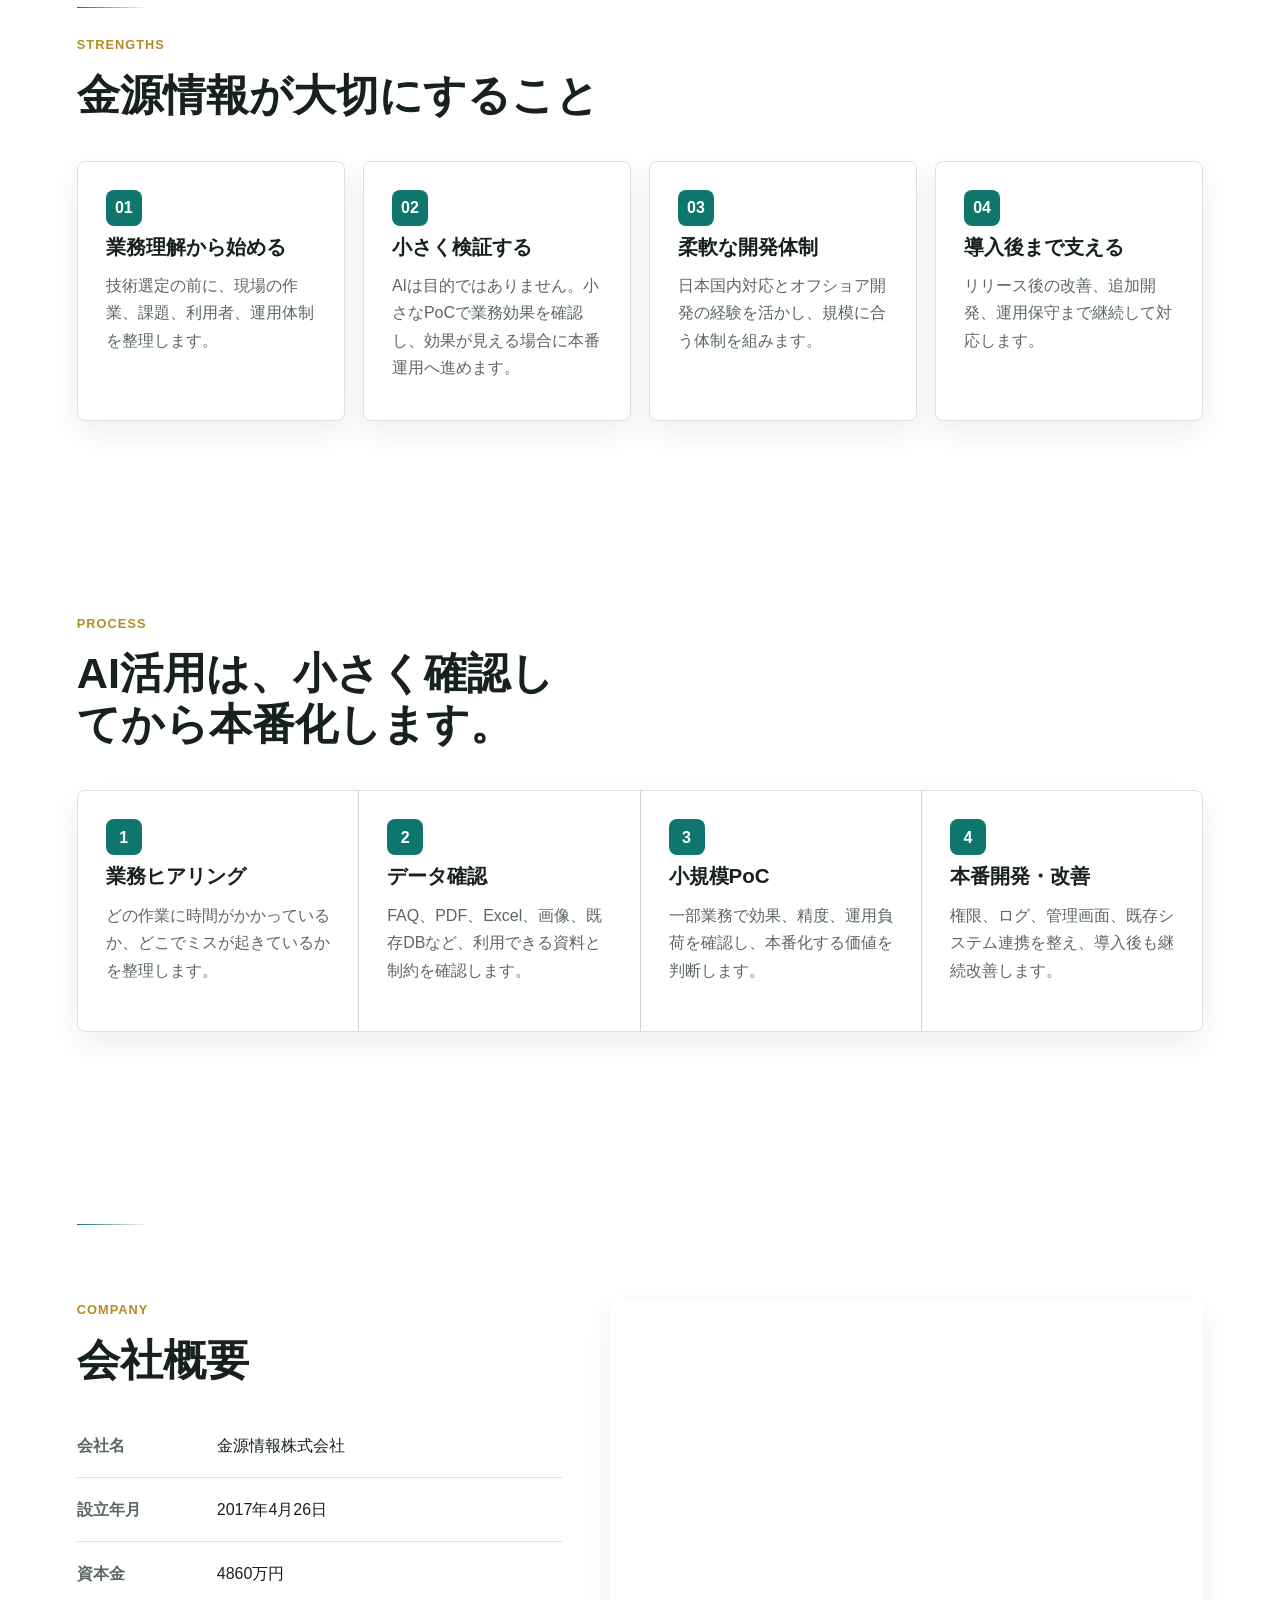
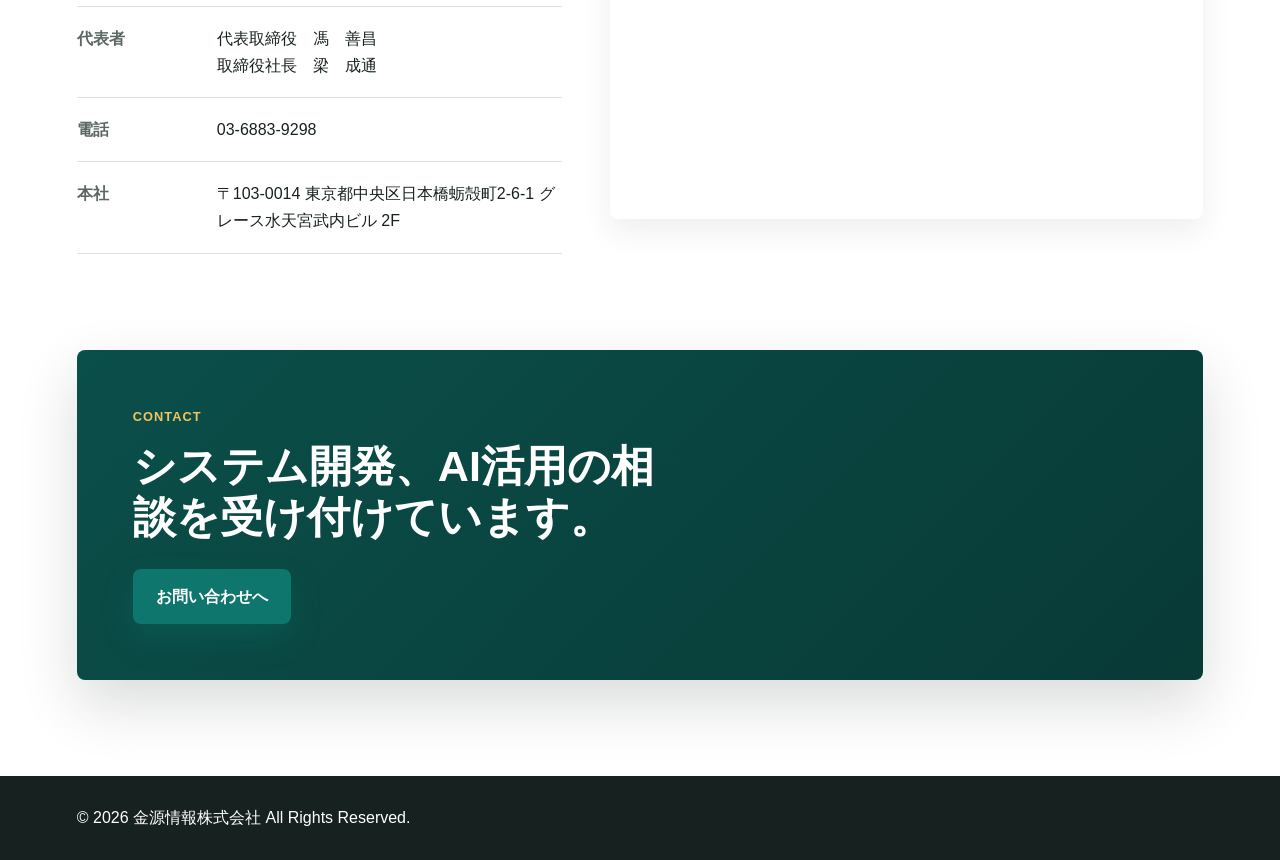
==== commit 7749f2a1: "Refine homepage design and unify visual assets" ====
--- a/index.html
+++ b/index.html
@@ -30,12 +30,18 @@
 
   <main>
     <section class="hero">
-      <img class="hero-image" src="img/b2b-data-dashboard.jpg" alt="業務データとシステム改善のイメージ">
+      <img class="hero-image" src="img/hero-office-documents-topview.jpg" alt="業務資料とノートPCを使った検討のイメージ">
       <div class="hero-overlay"></div>
       <div class="hero-content">
-        <p class="eyebrow">Business System / AI Utilization</p>
-        <h1>AIを目的にせず、業務課題を解決するために使います。</h1>
-        <p class="hero-lead">金源情報株式会社は、業務システム開発、既存システム改修、AIチャットボット、AI OCRを組み合わせ、お客様の手作業、問い合わせ対応、書類処理、情報検索の課題を解決します。</p>
+        <p class="eyebrow">Business Systems / AI Utilization</p>
+        <h1>業務を理解し、システムとAI活用で現場の負担を減らします。</h1>
+        <p class="hero-lead">業務システム開発、既存システム改修、AIチャットボット、AI OCRを組み合わせ、問い合わせ対応、書類処理、入力作業、情報検索の課題を改善します。</p>
+        <div class="hero-points" aria-label="主な対応内容">
+          <span>業務システム開発</span>
+          <span>既存システム改善</span>
+          <span>AIチャットボット</span>
+          <span>AI OCR</span>
+        </div>
         <div class="hero-actions">
           <a class="button primary" href="info.html">相談する</a>
           <a class="button secondary" href="#solutions">対応領域を見る</a>
@@ -91,7 +97,7 @@
 
       <div class="support-grid">
         <article class="support-card">
-          <img src="img/b2b-business-charts.jpg" alt="業務システム開発と業務分析">
+          <img src="img/solution-desk-documents-1.jpg" alt="業務整理とシステム設計のイメージ">
           <span class="solution-number">01</span>
           <h3>業務システム開発</h3>
           <p>業務フローに合わせたWebシステム、管理画面、データ連携、申請・承認ワークフローを開発します。</p>
@@ -104,7 +110,7 @@
         </article>
 
         <article class="support-card">
-          <img src="img/b2b-data-dashboard.jpg" alt="AIを活用した問い合わせ対応とデータ活用">
+          <img src="img/solution-desk-documents-2.jpg" alt="AI活用による業務整理のイメージ">
           <span class="solution-number">02</span>
           <h3>AIを活用した業務効率化</h3>
           <p>AIチャットボット、AI OCR、社内ナレッジ検索を使い、問い合わせ、書類処理、入力作業を効率化します。</p>
@@ -117,7 +123,7 @@
         </article>
 
         <article class="support-card">
-          <img src="img/b2b-laptop-workflow.jpg" alt="紙書類と既存業務の改善">
+          <img src="img/solution-desk-documents-3.jpg" alt="既存業務改善と書類整理のイメージ">
           <span class="solution-number">03</span>
           <h3>既存システム改善</h3>
           <p>動いている旧システムを活かしながら、AI OCR、検索、入力補助、外部システム連携を追加します。</p>
--- a/css/style.css
+++ b/css/style.css
@@ -4,11 +4,25 @@
   --line: #dce3df;
   --paper: #ffffff;
   --soft: #f4f7f2;
+  --soft-strong: #edf3ee;
   --teal: #0f766e;
   --teal-dark: #0b4f4a;
+  --teal-deep: #083a36;
   --coral: #c94f3d;
   --gold: #b58b2a;
   --shadow: 0 18px 45px rgba(23, 33, 31, 0.12);
+  --shadow-soft: 0 12px 30px rgba(23, 33, 31, 0.08);
+  --shadow-strong: 0 24px 58px rgba(23, 33, 31, 0.16);
+  --text-xs: 0.8rem;
+  --text-sm: 0.92rem;
+  --text-base: 1rem;
+  --text-lg: 1.06rem;
+  --heading-card-tight: clamp(1.08rem, 0.92vw + 0.94rem, 1.28rem);
+  --heading-card: clamp(1.18rem, 1.12vw + 1rem, 1.42rem);
+  --heading-section: clamp(1.9rem, 2.4vw + 1.25rem, 2.7rem);
+  --heading-hero: clamp(2.6rem, 4.2vw + 1.2rem, 4.1rem);
+  --heading-hero-mobile: clamp(2.15rem, 6vw + 0.8rem, 2.75rem);
+  --body-measure: 62ch;
 }
 
 * {
@@ -24,6 +38,7 @@
   color: var(--ink);
   background: var(--paper);
   font-family: -apple-system, BlinkMacSystemFont, "Hiragino Kaku Gothic ProN", "Yu Gothic", "Meiryo", sans-serif;
+  font-size: var(--text-base);
   line-height: 1.7;
 }
 
@@ -55,6 +70,7 @@
   padding: 14px clamp(20px, 5vw, 72px);
   color: #fff;
   background: rgba(16, 28, 26, 0.2);
+  backdrop-filter: blur(10px);
   transition: background 0.2s ease, box-shadow 0.2s ease, color 0.2s ease;
 }
 
@@ -62,7 +78,7 @@
 .site-header.is-scrolled,
 .site-header.is-open {
   color: var(--ink);
-  background: rgba(255, 255, 255, 0.96);
+  background: rgba(255, 255, 255, 0.92);
   box-shadow: 0 1px 0 var(--line);
 }
 
@@ -82,7 +98,7 @@
   color: #fff;
   background: var(--teal);
   border-radius: 8px;
-  font-size: 0.86rem;
+  font-size: var(--text-sm);
 }
 
 .brand-name {
@@ -93,7 +109,7 @@
   display: flex;
   align-items: center;
   gap: 28px;
-  font-size: 0.94rem;
+  font-size: var(--text-sm);
   font-weight: 600;
 }
 
@@ -158,20 +174,23 @@
 }
 
 .hero-overlay {
-  background: linear-gradient(90deg, rgba(12, 25, 22, 0.84), rgba(12, 25, 22, 0.42), rgba(12, 25, 22, 0.16));
+  background:
+    linear-gradient(90deg, rgba(8, 21, 19, 0.88), rgba(8, 21, 19, 0.5), rgba(8, 21, 19, 0.18)),
+    linear-gradient(180deg, rgba(8, 21, 19, 0.24), rgba(8, 21, 19, 0));
 }
 
 .hero-content {
   position: relative;
   max-width: 940px;
+  padding: 22px 0 22px 2px;
 }
 
 .eyebrow {
   margin: 0 0 14px;
   color: var(--gold);
-  font-size: 0.78rem;
+  font-size: var(--text-xs);
   font-weight: 800;
-  letter-spacing: 0.12em;
+  letter-spacing: 0.08em;
   text-transform: uppercase;
 }
 
@@ -179,8 +198,8 @@
 .contact-hero h1 {
   margin: 0;
   max-width: 14ch;
-  font-size: clamp(2.35rem, 5.4vw, 4.65rem);
-  line-height: 1.08;
+  font-size: var(--heading-hero);
+  line-height: 1.12;
   letter-spacing: 0;
   text-wrap: balance;
 }
@@ -189,8 +208,29 @@
   max-width: 760px;
   margin: 28px 0 0;
   color: rgba(255, 255, 255, 0.9);
-  font-size: 1.12rem;
-  line-height: 1.9;
+  font-size: var(--text-lg);
+  line-height: 1.8;
+}
+
+.hero-points {
+  display: flex;
+  flex-wrap: wrap;
+  gap: 10px;
+  margin-top: 24px;
+}
+
+.hero-points span {
+  display: inline-flex;
+  align-items: center;
+  min-height: 38px;
+  padding: 8px 14px;
+  color: rgba(255, 255, 255, 0.96);
+  background: rgba(255, 255, 255, 0.08);
+  border: 1px solid rgba(255, 255, 255, 0.18);
+  border-radius: 8px;
+  font-size: var(--text-sm);
+  font-weight: 700;
+  backdrop-filter: blur(8px);
 }
 
 .hero-actions {
@@ -211,29 +251,60 @@
   font-weight: 800;
   letter-spacing: 0;
   cursor: pointer;
+  transition: transform 0.18s ease, box-shadow 0.18s ease, background-color 0.18s ease, border-color 0.18s ease;
 }
 
 .button.primary {
   color: #fff;
   background: var(--teal);
+  box-shadow: 0 14px 30px rgba(15, 118, 110, 0.28);
 }
 
 .button.secondary {
   color: #fff;
-  border-color: rgba(255, 255, 255, 0.7);
+  background: rgba(255, 255, 255, 0.06);
+  border-color: rgba(255, 255, 255, 0.34);
 }
 
 .button:hover {
-  transform: translateY(-1px);
+  transform: translateY(-2px);
+}
+
+.button.primary:hover {
+  background: var(--teal-dark);
+  box-shadow: 0 18px 34px rgba(11, 79, 74, 0.3);
+}
+
+.button.secondary:hover {
+  border-color: rgba(255, 255, 255, 0.6);
+  background: rgba(255, 255, 255, 0.12);
 }
 
 .section {
   padding: 96px clamp(20px, 6vw, 88px);
 }
 
+.challenges,
+.strengths,
+.company {
+  position: relative;
+}
+
+.challenges::before,
+.strengths::before,
+.company::before {
+  content: "";
+  display: block;
+  grid-column: 1 / -1;
+  width: 72px;
+  height: 1px;
+  margin-bottom: 26px;
+  background: linear-gradient(90deg, var(--teal), rgba(15, 118, 110, 0));
+}
+
 .section-heading {
   max-width: 760px;
-  margin-bottom: 44px;
+  margin-bottom: 40px;
 }
 
 .section-heading h2,
@@ -241,8 +312,8 @@
 .company-copy h2,
 .contact-info h2 {
   margin: 0;
-  font-size: clamp(1.8rem, 4vw, 3rem);
-  line-height: 1.2;
+  font-size: var(--heading-section);
+  line-height: 1.18;
   letter-spacing: 0;
   text-wrap: balance;
 }
@@ -251,18 +322,20 @@
   display: grid;
   grid-template-columns: minmax(0, 0.9fr) minmax(0, 1.1fr);
   gap: 48px;
-  background: var(--soft);
+  background: linear-gradient(180deg, var(--soft) 0%, var(--soft-strong) 100%);
+  align-items: start;
 }
 
 .intro-grid {
   display: grid;
   gap: 20px;
   color: var(--muted);
-  font-size: 1.05rem;
+  font-size: var(--text-lg);
 }
 
 .intro-grid p {
   margin: 0;
+  max-width: var(--body-measure);
 }
 
 .solutions {
@@ -319,12 +392,25 @@
   border: 1px solid var(--line);
   border-radius: 8px;
   background: var(--paper);
+  transition: transform 0.18s ease, box-shadow 0.18s ease, border-color 0.18s ease;
 }
 
 .challenge-grid article {
   min-height: 260px;
   padding: 28px;
-  box-shadow: 0 10px 28px rgba(23, 33, 31, 0.05);
+  box-shadow: var(--shadow-soft);
+}
+
+.challenge-grid h3 {
+  max-width: 14ch;
+  white-space: nowrap;
+  font-size: var(--heading-card-tight);
+  line-height: 1.28;
+}
+
+.challenge-grid p {
+  max-width: 30ch;
+  line-height: 1.72;
 }
 
 .challenge-grid span {
@@ -341,7 +427,7 @@
 .support-card {
   overflow: hidden;
   padding: 0 26px 28px;
-  box-shadow: 0 14px 36px rgba(23, 33, 31, 0.08);
+  box-shadow: var(--shadow-soft);
 }
 
 .support-card img {
@@ -359,8 +445,9 @@
 
 .support-card h3 {
   white-space: nowrap;
-  font-size: clamp(1.25rem, 2vw, 1.62rem);
+  font-size: var(--heading-card);
   line-break: strict;
+  margin-bottom: 10px;
 }
 
 .solution-copy h3,
@@ -372,8 +459,8 @@
 .strength-grid h3,
 .process-list h3 {
   margin: 8px 0 12px;
-  font-size: clamp(1.4rem, 3vw, 2.2rem);
-  line-height: 1.25;
+  font-size: var(--heading-card);
+  line-height: 1.3;
 }
 
 .solution-copy p,
@@ -387,6 +474,16 @@
 .process-list p {
   margin: 0;
   color: var(--muted);
+  line-height: 1.72;
+}
+
+.support-card p,
+.case-feature p,
+.case-grid p,
+.strength-grid p,
+.process-list p,
+.contact-info .note {
+  max-width: var(--body-measure);
 }
 
 .service-list {
@@ -403,15 +500,15 @@
   border: 1px solid #c9e2da;
   border-radius: 8px;
   font-weight: 700;
-  font-size: 0.92rem;
+  font-size: var(--text-sm);
 }
 
 .use-cases {
-  background: var(--soft);
+  background: linear-gradient(180deg, var(--soft) 0%, #f7faf8 100%);
 }
 
 .legacy {
-  background: var(--teal-dark);
+  background: linear-gradient(180deg, var(--teal-dark) 0%, var(--teal-deep) 100%);
   color: #fff;
 }
 
@@ -446,6 +543,7 @@
   border: 1px solid var(--line);
   border-radius: 8px;
   background: var(--paper);
+  transition: transform 0.18s ease, box-shadow 0.18s ease, border-color 0.18s ease;
 }
 
 .case-feature {
@@ -454,6 +552,7 @@
   color: #fff;
   background: var(--teal-dark);
   border-color: var(--teal-dark);
+  box-shadow: var(--shadow-strong);
 }
 
 .case-feature p {
@@ -478,7 +577,7 @@
 .case-label,
 .case-grid span {
   color: var(--gold);
-  font-size: 0.78rem;
+  font-size: var(--text-xs);
   font-weight: 900;
   letter-spacing: 0.08em;
   text-transform: uppercase;
@@ -493,6 +592,14 @@
 .case-grid article {
   min-height: 230px;
   padding: 26px;
+  box-shadow: var(--shadow-soft);
+}
+
+.case-grid h3 {
+  max-width: 14ch;
+  white-space: nowrap;
+  font-size: var(--heading-card-tight);
+  line-height: 1.28;
 }
 
 .case-points {
@@ -511,7 +618,7 @@
 
 .case-points strong {
   color: var(--teal-dark);
-  font-size: 0.82rem;
+  font-size: var(--text-xs);
 }
 
 .strengths,
@@ -531,6 +638,8 @@
   background: var(--paper);
   border: 1px solid var(--line);
   border-radius: 8px;
+  box-shadow: var(--shadow-soft);
+  transition: transform 0.18s ease, box-shadow 0.18s ease, border-color 0.18s ease;
 }
 
 .strength-grid span,
@@ -552,7 +661,8 @@
   overflow: hidden;
   border: 1px solid var(--line);
   border-radius: 8px;
-  background: var(--line);
+  background: #cad4d0;
+  box-shadow: var(--shadow-soft);
 }
 
 .process-list div {
@@ -561,6 +671,23 @@
   background: var(--paper);
 }
 
+.process-list h3,
+.strength-grid h3 {
+  max-width: 12ch;
+}
+
+.process-list h3 {
+  white-space: nowrap;
+  font-size: var(--heading-card-tight);
+  line-height: 1.28;
+}
+
+.strength-grid h3 {
+  white-space: nowrap;
+  font-size: var(--heading-card-tight);
+  line-height: 1.28;
+}
+
 .company {
   display: grid;
   grid-template-columns: minmax(0, 0.9fr) minmax(0, 1.1fr);
@@ -594,14 +721,16 @@
   min-height: 520px;
   border: 0;
   border-radius: 8px;
+  box-shadow: var(--shadow-soft);
 }
 
 .cta {
   margin: 0 clamp(20px, 6vw, 88px) 96px;
   padding: 56px;
   color: #fff;
-  background: var(--teal-dark);
-  border-radius: 8px;
+  background: linear-gradient(135deg, var(--teal-dark) 0%, var(--teal-deep) 100%);
+  border-radius: 8px;
+  box-shadow: var(--shadow-strong);
 }
 
 .cta .eyebrow {
@@ -633,14 +762,14 @@
   gap: 48px;
   align-items: center;
   padding: 80px clamp(20px, 6vw, 88px);
-  background: var(--soft);
+  background: linear-gradient(180deg, var(--soft) 0%, var(--soft-strong) 100%);
 }
 
 .contact-hero p:not(.eyebrow) {
   max-width: 720px;
   color: var(--muted);
-  font-size: 1.08rem;
-  line-height: 1.9;
+  font-size: var(--text-lg);
+  line-height: 1.8;
 }
 
 .contact-hero img {
@@ -656,12 +785,13 @@
   grid-template-columns: minmax(0, 0.85fr) minmax(0, 1.15fr);
   gap: 56px;
   padding: 96px clamp(20px, 6vw, 88px);
+  align-items: start;
 }
 
 .contact-info .note {
   margin-top: 24px;
   color: var(--muted);
-  font-size: 0.95rem;
+  font-size: var(--text-sm);
 }
 
 .contact-form {
@@ -670,13 +800,15 @@
   padding: 32px;
   border: 1px solid var(--line);
   border-radius: 8px;
-  box-shadow: var(--shadow);
+  background: var(--paper);
+  box-shadow: var(--shadow-soft);
 }
 
 .contact-form label {
   display: grid;
   gap: 8px;
   font-weight: 800;
+  font-size: var(--text-sm);
 }
 
 .contact-form input,
@@ -688,16 +820,37 @@
   border: 1px solid #c8d3cf;
   border-radius: 8px;
   font: inherit;
+  background: #fbfcfb;
+  transition: border-color 0.18s ease, box-shadow 0.18s ease, background-color 0.18s ease;
 }
 
 .contact-form textarea {
   resize: vertical;
+}
+
+.contact-form input:focus,
+.contact-form select:focus,
+.contact-form textarea:focus {
+  background: #fff;
+  border-color: rgba(15, 118, 110, 0.55);
+  box-shadow: 0 0 0 4px rgba(15, 118, 110, 0.12);
+  outline: none;
 }
 
 .form-message {
   margin: 0;
   color: var(--coral);
   font-weight: 800;
+}
+
+.challenge-grid article:hover,
+.support-card:hover,
+.case-grid article:hover,
+.strength-grid article:hover,
+.legacy-points div:hover {
+  transform: translateY(-4px);
+  border-color: rgba(15, 118, 110, 0.22);
+  box-shadow: var(--shadow);
 }
 
 @media (max-width: 980px) {
@@ -762,6 +915,22 @@
   .support-card h3 {
     white-space: normal;
   }
+
+  .challenge-grid h3,
+  .challenge-grid p,
+  .case-grid h3,
+  .process-list h3,
+  .strength-grid h3 {
+    max-width: none;
+  }
+
+  .case-grid h3 {
+    white-space: normal;
+  }
+
+  .strength-grid h3 {
+    white-space: normal;
+  }
 }
 
 @media (max-width: 640px) {
@@ -771,7 +940,7 @@
   }
 
   .brand-name {
-    font-size: 0.92rem;
+    font-size: var(--text-sm);
   }
 
   .hero {
@@ -786,14 +955,14 @@
   .hero h1,
   .contact-hero h1 {
     max-width: 100%;
-    font-size: clamp(2.05rem, 9.5vw, 2.65rem);
-    line-height: 1.16;
+    font-size: var(--heading-hero-mobile);
+    line-height: 1.14;
   }
 
   .hero-lead,
   .contact-hero p:not(.eyebrow) {
-    font-size: 1rem;
-    line-height: 1.85;
+    font-size: var(--text-base);
+    line-height: 1.75;
   }
 
   .hero-actions,
@@ -801,8 +970,22 @@
     width: 100%;
   }
 
+  .hero-points {
+    gap: 8px;
+  }
+
+  .hero-points span {
+    min-height: 34px;
+    padding: 7px 12px;
+    font-size: var(--text-sm);
+  }
+
   .section {
     padding: 72px 20px;
+  }
+
+  .section-heading {
+    margin-bottom: 32px;
   }
 
   .strength-grid,
